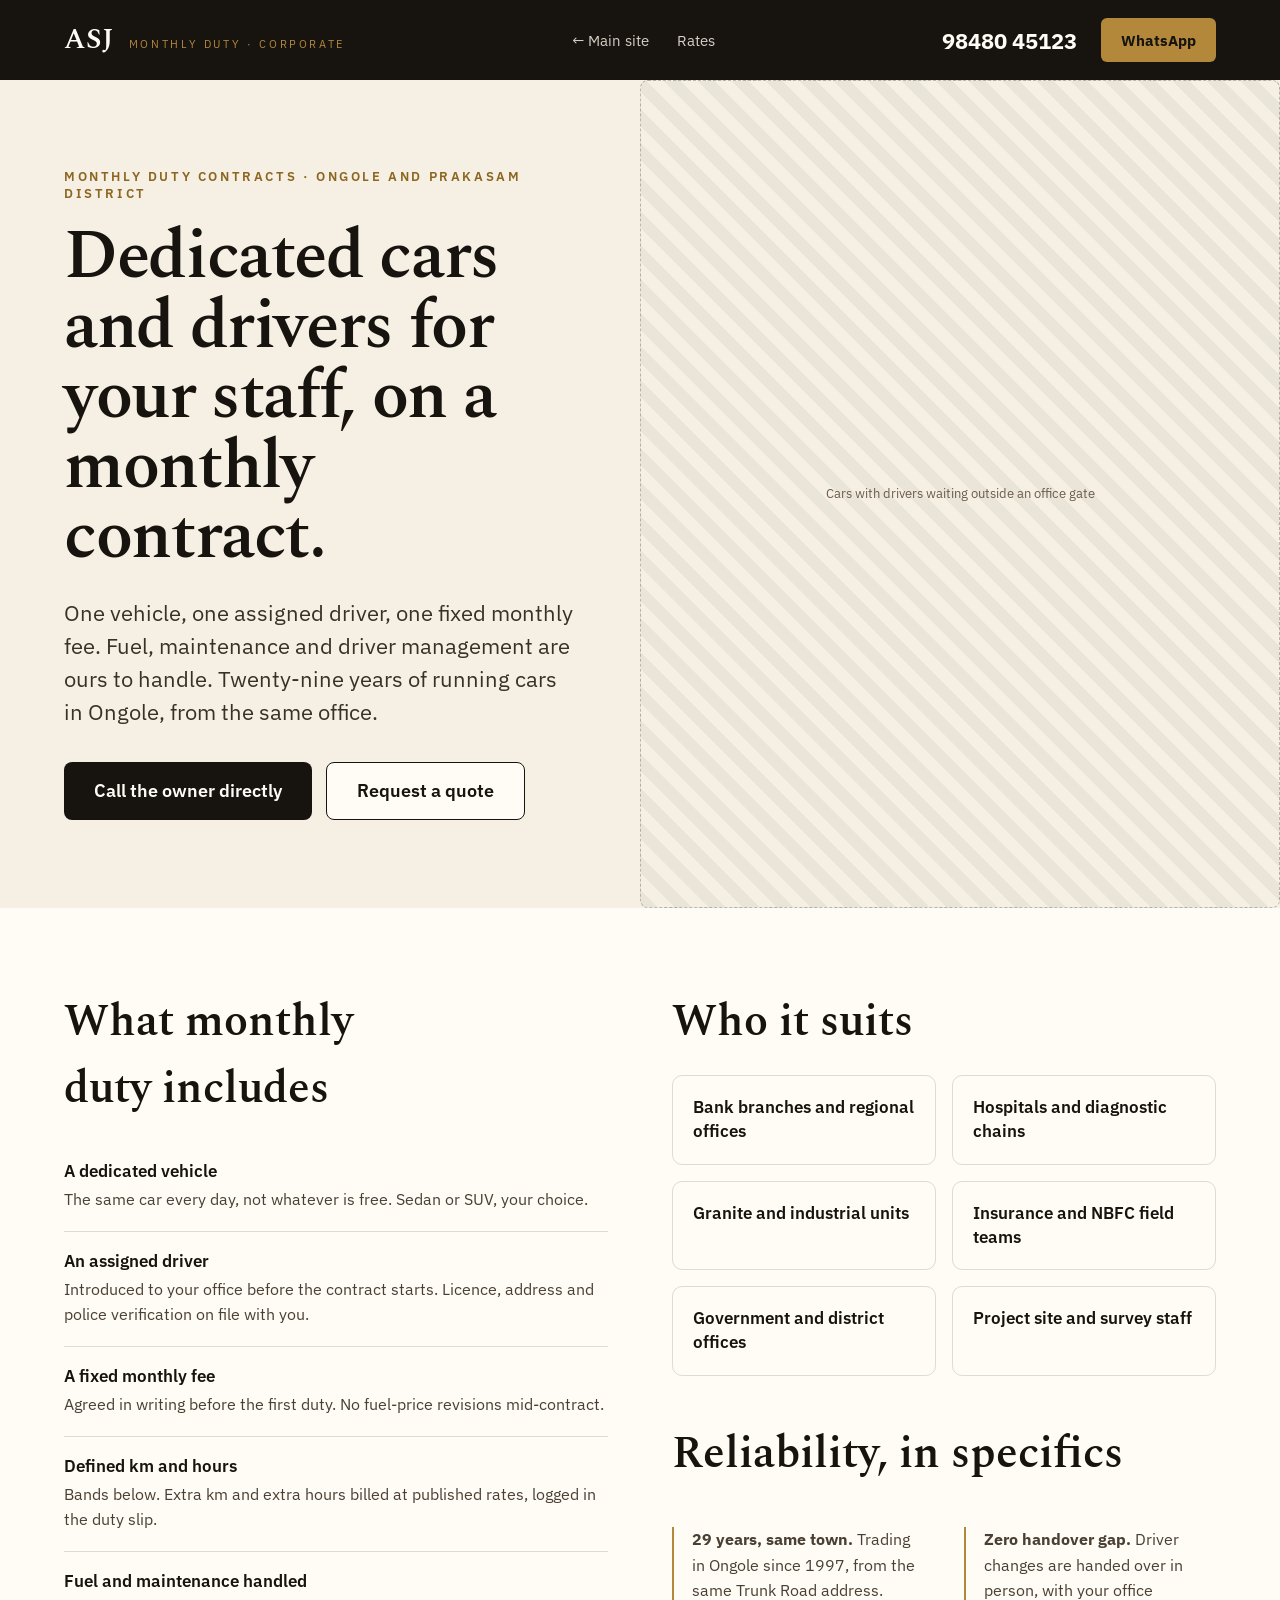
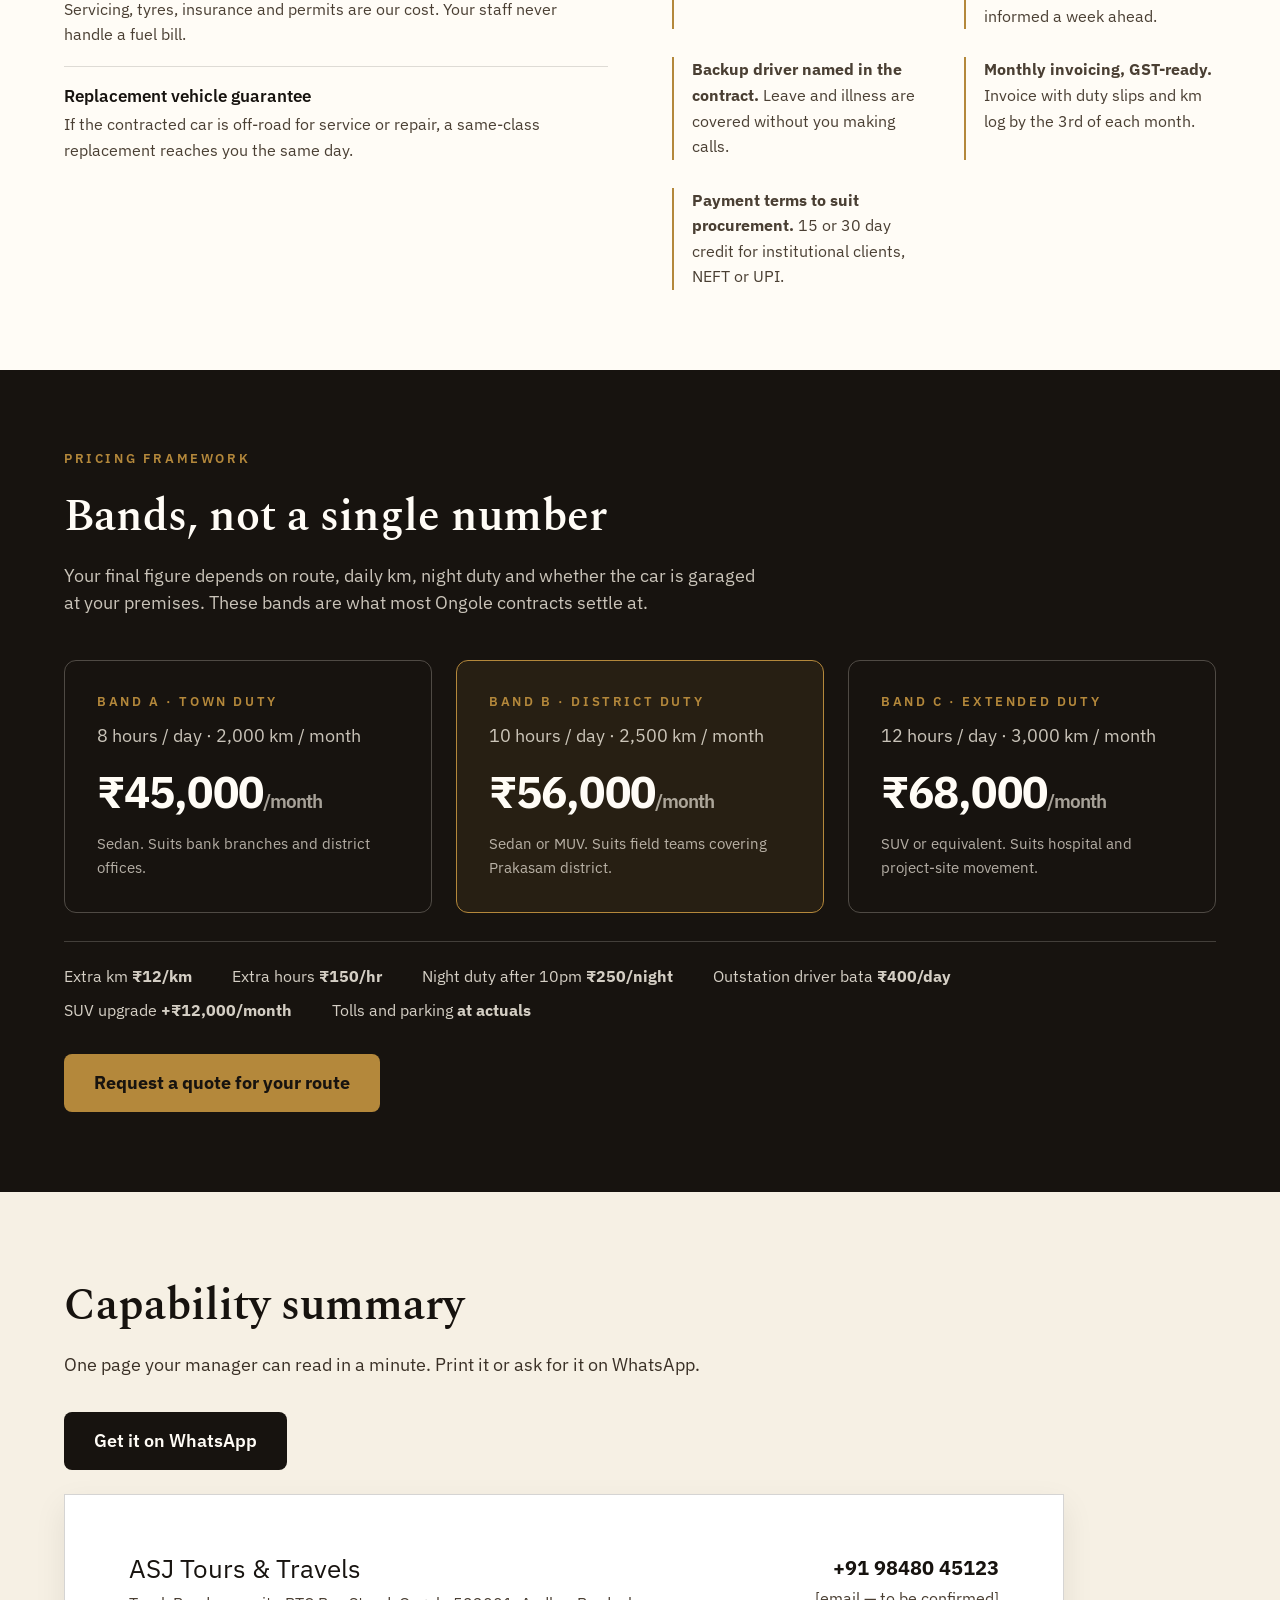
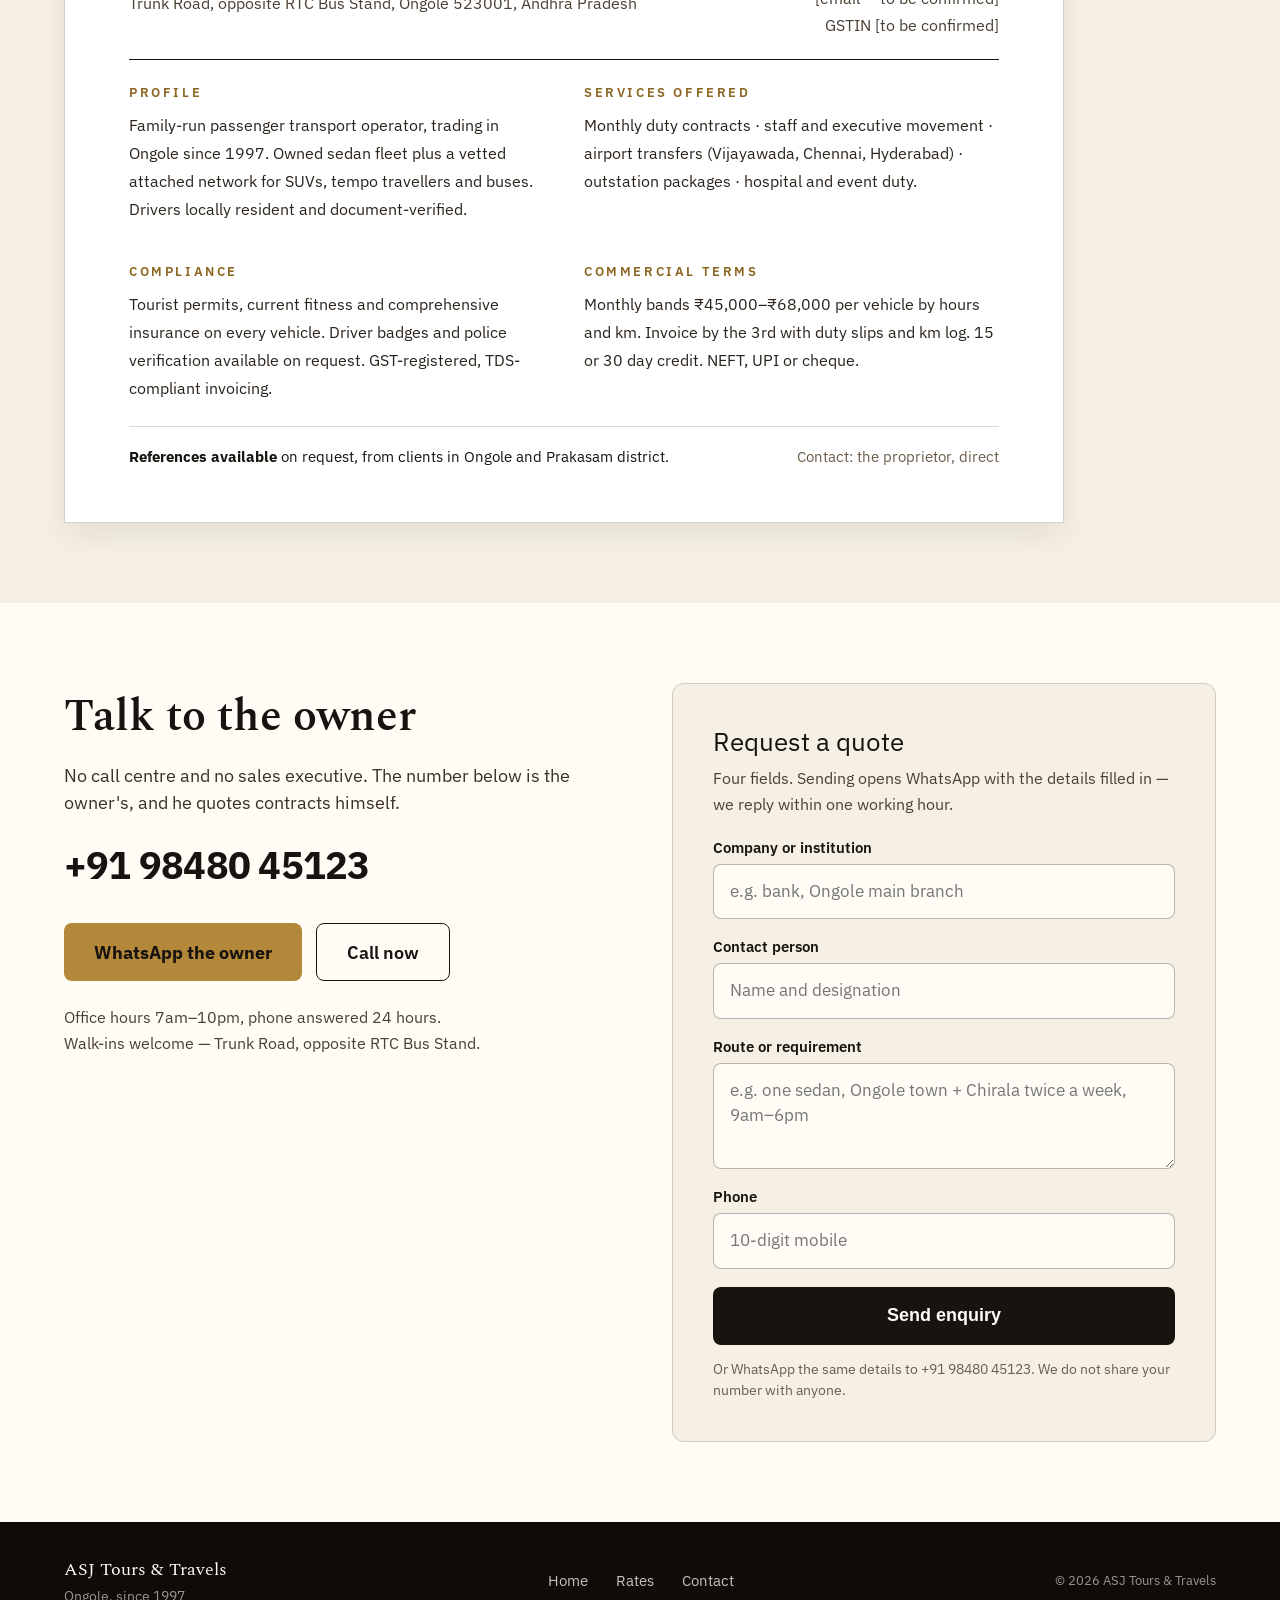
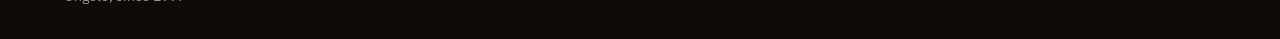
==== corporate.html @ 63612388 "feat: ASJ Tours & Travels static site Three-page static site: home, published rate card, monthly dut" ====
<!DOCTYPE html>
<html lang="en">
<head>
<meta charset="utf-8">
<meta name="viewport" content="width=device-width, initial-scale=1">
<title>Monthly duty contracts — ASJ Tours &amp; Travels, Ongole</title>
<meta name="description" content="Dedicated cars and drivers on monthly contract for offices, banks, hospitals and industrial units in Ongole and Prakasam district.">
<meta name="color-scheme" content="light">
<!-- TODO(owner): add og:image once a real photo exists (1200x630, under 300 KB). -->
<meta property="og:type" content="website">
<meta property="og:title" content="Monthly duty contracts — ASJ Tours &amp; Travels, Ongole">
<meta property="og:description" content="Dedicated car, assigned driver, fixed monthly fee. Fuel and maintenance ours. 29 years in Ongole. GST-ready monthly invoicing.">
<link rel="preconnect" href="https://fonts.googleapis.com">
<link rel="preconnect" href="https://fonts.gstatic.com" crossorigin>
<!-- Telugu family dropped with the language toggle; add it back with the Telugu copy. -->
<link href="https://fonts.googleapis.com/css2?family=Spectral:wght@400;600;700&family=IBM+Plex+Sans:wght@400;600;700&display=swap" rel="stylesheet">
<link rel="stylesheet" href="assets/css/site.css">
<script src="assets/js/site.js" defer></script>
</head>
<body>

<header class="site-header">
  <a class="brand" href="index.html">
    <span class="brand-name">ASJ</span>
    <span class="brand-sub">Monthly duty · corporate</span>
  </a>
  <nav class="site-nav">
    <a href="index.html">← Main site</a>
    <a href="rates.html">Rates</a>
  </nav>
  <div class="header-right">
    <a class="header-phone nums" href="tel:+919848045123">98480 45123</a>
    <a class="header-wa" href="https://wa.me/919848045123?text=Monthly%20duty%20enquiry">WhatsApp</a>
  </div>
</header>

<main>

  <section class="hero">
    <div class="hero-copy">
      <div class="kicker">Monthly duty contracts · Ongole and Prakasam district</div>
      <h1 class="hero-head">Dedicated cars and drivers for your staff, on a monthly contract.</h1>
      <p class="lede">One vehicle, one assigned driver, one fixed monthly fee. Fuel, maintenance and driver management are ours to handle. Twenty-nine years of running cars in Ongole, from the same office.</p>
      <div class="btn-row">
        <a class="btn btn-ink" href="tel:+919848045123">Call the owner directly</a>
        <a class="btn btn-outline" href="#quote">Request a quote</a>
      </div>
    </div>
    <div class="img-slot img-hero rounded">Cars with drivers waiting outside an office gate</div>
  </section>

  <section class="wrap two-col">
    <div>
      <h2 class="h-section">What monthly duty includes</h2>
      <div style="margin-top:20px">
        <div class="spec-row">
          <b>A dedicated vehicle</b>
          <span>The same car every day, not whatever is free. Sedan or SUV, your choice.</span>
        </div>
        <div class="spec-row">
          <b>An assigned driver</b>
          <span>Introduced to your office before the contract starts. Licence, address and police verification on file with you.</span>
        </div>
        <div class="spec-row">
          <b>A fixed monthly fee</b>
          <span>Agreed in writing before the first duty. No fuel-price revisions mid-contract.</span>
        </div>
        <div class="spec-row">
          <b>Defined km and hours</b>
          <span>Bands below. Extra km and extra hours billed at published rates, logged in the duty slip.</span>
        </div>
        <div class="spec-row">
          <b>Fuel and maintenance handled</b>
          <span>Servicing, tyres, insurance and permits are our cost. Your staff never handle a fuel bill.</span>
        </div>
        <div class="spec-row">
          <b>Replacement vehicle guarantee</b>
          <span>If the contracted car is off-road for service or repair, a same-class replacement reaches you the same day.</span>
        </div>
      </div>
    </div>
    <div>
      <h2 class="h-section">Who it suits</h2>
      <div class="tile-grid">
        <div class="tile">Bank branches and regional offices</div>
        <div class="tile">Hospitals and diagnostic chains</div>
        <div class="tile">Granite and industrial units</div>
        <div class="tile">Insurance and NBFC field teams</div>
        <div class="tile">Government and district offices</div>
        <div class="tile">Project site and survey staff</div>
      </div>

      <h2 class="h-section" style="margin-top:44px">Reliability, in specifics</h2>
      <div class="reasons">
        <div class="reason"><span class="reason-text"><strong>29 years, same town.</strong> Trading in Ongole since 1997, from the same Trunk Road address.</span></div>
        <div class="reason"><span class="reason-text"><strong>Zero handover gap.</strong> Driver changes are handed over in person, with your office informed a week ahead.</span></div>
        <div class="reason"><span class="reason-text"><strong>Backup driver named in the contract.</strong> Leave and illness are covered without you making calls.</span></div>
        <div class="reason"><span class="reason-text"><strong>Monthly invoicing, GST-ready.</strong> Invoice with duty slips and km log by the 3rd of each month.</span></div>
        <div class="reason"><span class="reason-text"><strong>Payment terms to suit procurement.</strong> 15 or 30 day credit for institutional clients, NEFT or UPI.</span></div>
      </div>
    </div>
  </section>

  <!-- TODO(owner): confirm these three bands are prices you will honour. See CONTENT.md. -->
  <section class="wrap on-ink">
    <div class="kicker">Pricing framework</div>
    <h2 class="h-section" style="margin-top:16px">Bands, not a single number</h2>
    <p class="lede" style="color:rgba(246,240,228,.8); max-width:64ch">Your final figure depends on route, daily km, night duty and whether the car is garaged at your premises. These bands are what most Ongole contracts settle at.</p>
    <div class="card-list band-grid">
      <div class="band">
        <div class="kicker">Band A · town duty</div>
        <div class="band-hours">8 hours / day · 2,000 km / month</div>
        <div class="band-price nums">₹45,000<span>/month</span></div>
        <div class="band-note">Sedan. Suits bank branches and district offices.</div>
      </div>
      <div class="band band-featured">
        <div class="kicker">Band B · district duty</div>
        <div class="band-hours">10 hours / day · 2,500 km / month</div>
        <div class="band-price nums">₹56,000<span>/month</span></div>
        <div class="band-note">Sedan or MUV. Suits field teams covering Prakasam district.</div>
      </div>
      <div class="band">
        <div class="kicker">Band C · extended duty</div>
        <div class="band-hours">12 hours / day · 3,000 km / month</div>
        <div class="band-price nums">₹68,000<span>/month</span></div>
        <div class="band-note">SUV or equivalent. Suits hospital and project-site movement.</div>
      </div>
    </div>
    <div class="extras">
      <div>Extra km <strong>₹12/km</strong></div>
      <div>Extra hours <strong>₹150/hr</strong></div>
      <div>Night duty after 10pm <strong>₹250/night</strong></div>
      <div>Outstation driver bata <strong>₹400/day</strong></div>
      <div>SUV upgrade <strong>+₹12,000/month</strong></div>
      <div>Tolls and parking <strong>at actuals</strong></div>
    </div>
    <div class="btn-row"><a class="btn btn-brass" href="#quote">Request a quote for your route</a></div>
  </section>

  <section class="wrap on-cream">
    <h2 class="h-section">Capability summary</h2>
    <p class="lede">One page your manager can read in a minute. Print it or ask for it on WhatsApp.</p>
    <!-- TODO(owner): re-enable the print button once GSTIN and email are real (C8).
         Handing a procurement team a sheet that says "[to be confirmed]" is worse than handing nothing. -->
    <div class="btn-row no-print">
      <a class="btn btn-ink" href="https://wa.me/919848045123?text=Please%20send%20the%20ASJ%20capability%20summary">Get it on WhatsApp</a>
    </div>

    <!-- TODO(owner): GSTIN, email and vehicle/driver counts must be real before this page goes live. -->
    <div class="summary-sheet">
      <div class="summary-head">
        <div>
          <div class="h-card" style="font-size:26px">ASJ Tours &amp; Travels</div>
          <div class="body-text" style="margin-top:6px">Trunk Road, opposite RTC Bus Stand, Ongole 523001, Andhra Pradesh</div>
        </div>
        <div class="right body-text" style="line-height:1.7">
          <div class="nums" style="font-size:20px; font-weight:700; color:var(--ink)">+91 98480 45123</div>
          <div>[email — to be confirmed]</div>
          <div>GSTIN [to be confirmed]</div>
        </div>
      </div>
      <div class="summary-grid">
        <div>
          <div class="kicker">Profile</div>
          <p>Family-run passenger transport operator, trading in Ongole since 1997. Owned sedan fleet plus a vetted attached network for SUVs, tempo travellers and buses. Drivers locally resident and document-verified.</p>
        </div>
        <div>
          <div class="kicker">Services offered</div>
          <p>Monthly duty contracts · staff and executive movement · airport transfers (Vijayawada, Chennai, Hyderabad) · outstation packages · hospital and event duty.</p>
        </div>
        <div>
          <div class="kicker">Compliance</div>
          <p>Tourist permits, current fitness and comprehensive insurance on every vehicle. Driver badges and police verification available on request. GST-registered, TDS-compliant invoicing.</p>
        </div>
        <div>
          <div class="kicker">Commercial terms</div>
          <p>Monthly bands ₹45,000–₹68,000 per vehicle by hours and km. Invoice by the 3rd with duty slips and km log. 15 or 30 day credit. NEFT, UPI or cheque.</p>
        </div>
      </div>
      <div class="summary-foot">
        <div><strong>References available</strong> on request, from clients in Ongole and Prakasam district.</div>
        <div style="color:var(--faint)">Contact: the proprietor, direct</div>
      </div>
    </div>
  </section>

  <section class="wrap two-col" id="quote">
    <div>
      <h2 class="h-section">Talk to the owner</h2>
      <p class="lede" style="max-width:48ch">No call centre and no sales executive. The number below is the owner's, and he quotes contracts himself.</p>
      <a class="big-phone" href="tel:+919848045123" style="color:var(--ink); font-size:38px; margin-top:24px">+91 98480 45123</a>
      <div class="btn-row">
        <a class="btn btn-brass" href="https://wa.me/919848045123?text=Monthly%20duty%20enquiry%20for%20our%20office">WhatsApp the owner</a>
        <a class="btn btn-outline" href="tel:+919848045123">Call now</a>
      </div>
      <p class="body-text" style="margin-top:24px">Office hours 7am–10pm, phone answered 24 hours.<br>Walk-ins welcome — Trunk Road, opposite RTC Bus Stand.</p>
    </div>

    <div class="form-box no-print">
      <div class="h-card" style="font-size:26px">Request a quote</div>
      <p class="body-text" style="margin:8px 0 20px">Four fields. Sending opens WhatsApp with the details filled in — we reply within one working hour.</p>
      <form id="quote-form" novalidate>
        <label class="field">
          <span>Company or institution</span>
          <input name="company" type="text" placeholder="e.g. bank, Ongole main branch" autocomplete="organization">
        </label>
        <label class="field">
          <span>Contact person</span>
          <input name="contact" type="text" placeholder="Name and designation" autocomplete="name">
        </label>
        <label class="field">
          <span>Route or requirement</span>
          <textarea name="route" rows="3" placeholder="e.g. one sedan, Ongole town + Chirala twice a week, 9am–6pm"></textarea>
        </label>
        <label class="field">
          <span>Phone</span>
          <input name="phone" type="tel" inputmode="tel" placeholder="10-digit mobile" autocomplete="tel">
        </label>
        <div class="form-error" id="form-error" role="alert" hidden></div>
        <button class="btn btn-ink" type="submit" style="width:100%">Send enquiry</button>
        <div class="form-note">Or WhatsApp the same details to +91 98480 45123. We do not share your number with anyone.</div>
      </form>
    </div>
  </section>

</main>

<footer class="site-footer">
  <div>
    <span class="footer-brand">ASJ Tours &amp; Travels</span>
    <div style="font-size:14px; margin-top:4px">Ongole, since 1997</div>
  </div>
  <nav class="footer-links">
    <a href="index.html">Home</a>
    <a href="rates.html">Rates</a>
    <a href="index.html#contact">Contact</a>
  </nav>
  <div style="font-size:13px">© 2026 ASJ Tours &amp; Travels</div>
</footer>

<div class="sticky-bar">
  <a class="sticky-call" href="tel:+919848045123">Call</a>
  <a class="sticky-wa" href="https://wa.me/919848045123?text=Monthly%20duty%20enquiry">WhatsApp</a>
</div>

</body>
</html>
---- assets/css/site.css ----
/* ASJ Tours & Travels — implements the Claude Design artboards 1a–1e.
   Mobile-first. Desktop layout kicks in at 1000px. */

:root {
  color-scheme: light;
  --ink: #17130F;
  --ink-2: #2A231C;
  --ink-deep: #0E0B09;
  --brass: #B4883B;
  --brass-ink: #8C6520;
  --cream: #E4DED1;
  --cream-2: #F6F0E4;
  --paper: #FFFCF6;
  --body: #3A3026;
  --muted: #4A3F33;
  --faint: #6B5C4A;
  --line: rgba(23, 19, 15, .14);
  --line-light: rgba(246, 240, 228, .28);
  --serif: 'Spectral', Georgia, serif;
  --sans: 'IBM Plex Sans', system-ui, sans-serif;
  --telugu: 'Noto Sans Telugu', 'IBM Plex Sans', sans-serif;
  --pad: 20px;
}

* { box-sizing: border-box; }

html { scroll-behavior: smooth; }

body {
  margin: 0;
  background: var(--paper);
  font-family: var(--sans);
  color: var(--ink);
  font-size: 16px;
  -webkit-font-smoothing: antialiased;
}

/* Telugu strings run ~1.3x longer — swap the face, never fix a height. */
/* Dormant: the Telugu toggle was removed (D11) and the Telugu font is no longer loaded.
   These rules stay so the toggle can come back with the copy. */
html[lang="te"] body { font-family: var(--telugu); }
html[lang="te"] h1, html[lang="te"] h2, html[lang="te"] h3 { font-family: var(--telugu); }

a { color: var(--brass-ink); text-decoration: none; }
a:hover { color: var(--brass); }
a:focus-visible, button:focus-visible, input:focus-visible, textarea:focus-visible {
  outline: 3px solid var(--brass);
  outline-offset: 2px;
}

h1, h2, h3 { font-family: var(--serif); font-weight: 600; margin: 0; text-wrap: pretty; }
p { margin: 0; }
img { max-width: 100%; display: block; }

.wrap { padding: 32px var(--pad); }
.wrap-tight { padding: 26px var(--pad); }
.on-cream { background: var(--cream-2); }
.on-ink { background: var(--ink); color: var(--paper); }
.on-ink h2, .on-ink h3 { color: var(--paper); }
.nums { font-variant-numeric: tabular-nums; }

.kicker {
  font-size: 12px;
  letter-spacing: .16em;
  text-transform: uppercase;
  color: var(--brass-ink);
  font-weight: 600;
}
.on-ink .kicker { color: var(--brass); }

.h-section { font-size: 26px; }
.h-card { font-size: 20px; }
.lede { font-size: 17px; line-height: 1.5; color: var(--body); margin-top: 12px; }
.body-text { font-size: 15px; line-height: 1.55; color: var(--muted); }

/* ---------- buttons ---------- */
.btn {
  display: flex;
  align-items: center;
  justify-content: center;
  min-height: 54px;
  padding: 0 24px;
  border-radius: 8px;
  font-size: 17px;
  font-weight: 600;
  border: 0;
  cursor: pointer;
  text-align: center;
  line-height: 1.3;
}
.btn-ink { background: var(--ink); color: var(--paper); }
.btn-ink:hover { background: var(--ink-2); color: var(--paper); }
.btn-brass { background: var(--brass); color: var(--ink); font-weight: 700; }
.btn-brass:hover { color: var(--ink); filter: brightness(1.06); }
.btn-outline { background: var(--paper); color: var(--ink); border: 1.5px solid var(--ink); }
.btn-outline:hover { color: var(--ink); }
.on-ink .btn-outline { background: transparent; color: var(--paper); border-color: rgba(246, 240, 228, .5); }
.btn-row { display: flex; flex-direction: column; gap: 10px; margin-top: 20px; }
.link-more {
  display: inline-block;
  font-size: 15px;
  font-weight: 600;
  border-bottom: 1px solid var(--brass);
  padding-bottom: 2px;
}

/* ---------- header ---------- */
.site-header {
  display: flex;
  align-items: center;
  justify-content: space-between;
  gap: 8px;
  padding: 12px 16px;
  background: var(--ink);
}
.brand { display: flex; flex-direction: column; }
.brand-name {
  font-family: var(--serif);
  font-size: 21px;
  font-weight: 600;
  color: var(--paper);
  letter-spacing: .02em;
  line-height: 1;
}
.brand-sub {
  font-size: 9px;
  letter-spacing: .22em;
  color: var(--brass);
  text-transform: uppercase;
}
.header-right { display: flex; align-items: center; gap: 8px; }
.site-nav { display: none; }
.header-phone {
  display: flex;
  align-items: center;
  min-height: 44px;
  padding: 0 12px;
  background: var(--brass);
  color: var(--ink);
  font-weight: 700;
  font-size: 14px;
  border-radius: 6px;
}
.header-phone:hover { color: var(--ink); }

.lang {
  display: flex;
  border: 1px solid var(--line-light);
  border-radius: 6px;
  overflow: hidden;
}
.lang button {
  min-height: 40px;
  padding: 0 10px;
  border: 0;
  cursor: pointer;
  font-size: 12px;
  font-weight: 600;
  background: transparent;
  color: var(--cream-2);
}
.lang button[data-lang="te"] { font-family: var(--telugu); }
.lang button[aria-pressed="true"] { background: var(--brass); color: var(--ink); }

/* ---------- image slots (replace with real photos, see CONTENT.md) ---------- */
.img-slot {
  display: flex;
  align-items: center;
  justify-content: center;
  padding: 16px;
  text-align: center;
  font-size: 13px;
  line-height: 1.45;
  color: var(--faint);
  background:
    repeating-linear-gradient(45deg, rgba(23, 19, 15, .05) 0 12px, transparent 12px 24px),
    var(--cream-2);
  border: 1px dashed rgba(23, 19, 15, .25);
}
.img-slot.rounded { border-radius: 8px; }
.img-hero { height: 300px; }
.img-fleet { height: 190px; }
.img-map { height: 180px; }

/* ---------- hero ---------- */
.hero-copy { padding: 22px var(--pad) 24px; background: var(--cream-2); }
.hero-head { font-size: 36px; line-height: 1.1; margin-top: 10px; letter-spacing: -.015em; }

/* ---------- trust strip ---------- */
.trust {
  background: var(--ink);
  color: var(--cream-2);
  padding: 16px var(--pad);
  display: flex;
  flex-wrap: wrap;
  gap: 8px 16px;
  font-size: 13px;
  font-weight: 600;
}
.trust .dot { color: var(--brass); }

/* ---------- cards ---------- */
.card-list { display: flex; flex-direction: column; gap: 12px; margin-top: 18px; }
.card {
  border: 1px solid var(--line);
  border-radius: 10px;
  padding: 18px;
  background: var(--paper);
}
.card-emphasis { border: 1.5px solid var(--ink); background: var(--cream-2); }
.card p { margin: 6px 0 12px; }

/* ---------- rate table ---------- */
.rate-grid {
  display: grid;
  grid-template-columns: 1fr auto auto;
  font-variant-numeric: tabular-nums;
}
.rate-grid .col-km { display: none; }
.rate-head {
  font-size: 11px;
  letter-spacing: .12em;
  text-transform: uppercase;
  color: var(--brass);
  font-weight: 700;
  padding-bottom: 8px;
  border-bottom: 1px solid rgba(246, 240, 228, .28);
}
.rate-head.num { text-align: right; padding-left: 14px; }
.rate-route { padding: 14px 0; border-bottom: 1px solid rgba(246, 240, 228, .14); }
.rate-route-name { font-size: 16px; font-weight: 600; line-height: 1.3; }
.rate-route-km { font-size: 13px; color: rgba(246, 240, 228, .6); margin-top: 3px; }
.rate-price {
  padding: 14px 0 14px 14px;
  text-align: right;
  font-size: 19px;
  font-weight: 600;
  border-bottom: 1px solid rgba(246, 240, 228, .14);
  white-space: nowrap;
}
/* light variant, used on rates.html */
.rate-light .rate-head { color: var(--brass-ink); border-bottom: 1.5px solid var(--ink); }
.rate-light .rate-route,
.rate-light .rate-price { border-bottom: 1px solid rgba(23, 19, 15, .12); }
.rate-light .rate-route-km { color: var(--faint); }

.charges {
  margin-top: 12px;
  border: 1px solid var(--line);
  border-radius: 10px;
  overflow: hidden;
}
.charge-row {
  display: flex;
  justify-content: space-between;
  gap: 14px;
  padding: 14px 16px;
  border-bottom: 1px solid rgba(23, 19, 15, .1);
  background: var(--paper);
}
.charge-row:last-child { border-bottom: 0; }
.charge-row .label { font-size: 15px; color: var(--body); line-height: 1.4; }
.charge-row .value { font-size: 16px; font-weight: 600; white-space: nowrap; font-variant-numeric: tabular-nums; }

.note {
  margin-top: 16px;
  padding: 16px;
  background: var(--cream-2);
  border-left: 3px solid var(--brass);
}
.note div { font-size: 15px; line-height: 1.6; color: var(--body); }
.note div + div { margin-top: 8px; }
.on-ink .note { background: rgba(246, 240, 228, .06); }
.on-ink .note div { color: rgba(246, 240, 228, .9); }

/* ---------- why / reliability ---------- */
.owner { display: flex; gap: 14px; align-items: flex-start; margin-top: 18px; }
.owner .img-slot { width: 104px; height: 128px; flex: none; }
.reasons { display: flex; flex-direction: column; gap: 14px; margin-top: 22px; }
.reason { padding-left: 14px; border-left: 2px solid var(--brass); }
.reason-title { font-size: 16px; font-weight: 600; }
.reason-text { font-size: 15px; color: var(--muted); line-height: 1.5; margin-top: 3px; }

/* ---------- testimonials ---------- */
.quote {
  background: var(--paper);
  border: 1px solid var(--line);
  border-radius: 10px;
  padding: 18px;
}
.quote p { font-family: var(--serif); font-size: 18px; line-height: 1.45; color: var(--ink); }
html[lang="te"] .quote p { font-family: var(--telugu); }
.quote cite { display: block; font-size: 14px; color: var(--muted); margin-top: 12px; font-style: normal; }

/* ---------- coverage ---------- */
.dist-row {
  display: flex;
  justify-content: space-between;
  gap: 16px;
  padding: 13px 0;
  border-bottom: 1px solid var(--line);
  font-size: 16px;
}
.dist-row:last-child { border-bottom: 0; }
.dist-row b { font-weight: 600; }

/* ---------- FAQ ---------- */
.faq-item { border-bottom: 1px solid var(--line); }
.faq-q {
  width: 100%;
  min-height: 56px;
  display: flex;
  align-items: center;
  justify-content: space-between;
  gap: 14px;
  background: none;
  border: 0;
  padding: 14px 0;
  text-align: left;
  cursor: pointer;
  color: var(--ink);
  font-size: 16px;
  font-weight: 600;
  line-height: 1.35;
  font-family: inherit;
}
.faq-sign { font-size: 22px; color: var(--brass); font-weight: 400; flex: none; }
.faq-a {
  font-size: 15px;
  line-height: 1.6;
  color: var(--body);
  margin: 0 0 16px;
  padding-right: 20px;
}
.faq-a[hidden] { display: none; }

/* ---------- contact + footer ---------- */
.big-phone {
  display: block;
  font-size: 30px;
  font-weight: 700;
  color: var(--paper);
  font-variant-numeric: tabular-nums;
  letter-spacing: -.01em;
}
.big-phone:hover { color: var(--brass); }
.contact-lines { font-size: 15px; color: rgba(246, 240, 228, .75); margin-top: 6px; line-height: 1.6; }

.site-footer {
  padding: 24px var(--pad) 22px;
  background: var(--ink-deep);
  color: rgba(246, 240, 228, .6);
}
.site-footer a { color: rgba(246, 240, 228, .8); }
.footer-brand { font-family: var(--serif); font-size: 18px; color: var(--paper); }
.footer-links { display: flex; flex-wrap: wrap; gap: 6px 16px; margin-top: 14px; font-size: 14px; }

/* ---------- sticky bar ---------- */
.sticky-bar {
  position: sticky;
  bottom: 0;
  z-index: 20;
  display: grid;
  grid-template-columns: 1fr 1fr;
  gap: 1px;
  background: rgba(23, 19, 15, .2);
  border-top: 1px solid rgba(23, 19, 15, .2);
}
.sticky-bar a {
  display: flex;
  align-items: center;
  justify-content: center;
  min-height: 58px;
  font-size: 17px;
  font-weight: 600;
}
.sticky-call { background: var(--ink); color: var(--paper); }
.sticky-call:hover { color: var(--paper); }
.sticky-wa { background: var(--brass); color: var(--ink); font-weight: 700; }
.sticky-wa:hover { color: var(--ink); }

/* ---------- forms (corporate) ---------- */
.form-box {
  background: var(--cream-2);
  border: 1px solid rgba(23, 19, 15, .16);
  border-radius: 12px;
  padding: 24px;
}
.field { display: flex; flex-direction: column; gap: 7px; margin-bottom: 18px; }
.field span { font-size: 15px; font-weight: 600; }
.field input, .field textarea {
  min-height: 52px;
  padding: 14px 16px;
  font-size: 17px;
  font-family: inherit;
  line-height: 1.5;
  border: 1.5px solid rgba(23, 19, 15, .3);
  border-radius: 8px;
  background: var(--paper);
  color: var(--ink);
}
.field textarea { resize: vertical; }
.field input:focus, .field textarea:focus { border-color: var(--ink); }
.form-error { font-size: 15px; color: #8A2B14; font-weight: 600; margin-bottom: 14px; }
.form-error[hidden] { display: none; }
.form-note { font-size: 14px; color: var(--faint); line-height: 1.5; margin-top: 14px; }

/* ---------- corporate bands ---------- */
.band {
  border: 1px solid rgba(246, 240, 228, .25);
  border-radius: 12px;
  padding: 26px;
}
.band-featured { border: 1.5px solid var(--brass); background: rgba(180, 136, 59, .1); }
.band-hours { font-size: 18px; color: rgba(246, 240, 228, .8); margin-top: 14px; }
.band-price {
  font-size: 40px;
  font-weight: 700;
  margin-top: 16px;
  font-variant-numeric: tabular-nums;
  letter-spacing: -.02em;
}
.band-price span { font-size: 19px; font-weight: 600; color: rgba(246, 240, 228, .65); }
.band-note { font-size: 15px; color: rgba(246, 240, 228, .7); margin-top: 12px; line-height: 1.6; }
.extras {
  display: flex;
  flex-wrap: wrap;
  gap: 14px 40px;
  margin-top: 28px;
  padding-top: 24px;
  border-top: 1px solid rgba(246, 240, 228, .2);
  font-size: 16px;
  color: rgba(246, 240, 228, .85);
}

.tile-grid { display: grid; grid-template-columns: 1fr 1fr; gap: 12px; margin-top: 20px; }
.tile {
  border: 1px solid var(--line);
  border-radius: 10px;
  padding: 16px;
  font-size: 15px;
  font-weight: 600;
  line-height: 1.4;
}

.spec-row { padding: 18px 0; border-bottom: 1px solid var(--line); }
.spec-row:last-child { border-bottom: 0; }
.spec-row b { font-size: 17px; font-weight: 600; display: block; }
.spec-row span { font-size: 16px; line-height: 1.6; color: var(--muted); margin-top: 5px; display: block; }

/* ---------- capability summary (printable) ---------- */
.summary-sheet {
  margin-top: 24px;
  background: #fff;
  border: 1px solid rgba(23, 19, 15, .18);
  padding: 28px 24px;
  max-width: 1000px;
}
.summary-head {
  display: flex;
  flex-direction: column;
  gap: 12px;
  padding-bottom: 20px;
  border-bottom: 1.5px solid var(--ink);
}
.summary-grid { display: grid; gap: 24px; margin-top: 24px; }
.summary-grid p { font-size: 16px; line-height: 1.75; color: var(--ink-2); margin-top: 10px; }
.summary-foot {
  margin-top: 24px;
  padding-top: 20px;
  border-top: 1px solid rgba(23, 19, 15, .16);
  display: flex;
  flex-wrap: wrap;
  justify-content: space-between;
  gap: 16px;
  font-size: 15px;
}

/* ---------- desktop: artboard 1b / 1c ---------- */
@media (min-width: 1000px) {
  :root { --pad: 64px; }

  .wrap { padding: 80px var(--pad); }
  .wrap-tight { padding: 48px var(--pad); }
  .h-section { font-size: 44px; }
  .h-card { font-size: 26px; }
  .lede { font-size: 18px; }
  .body-text { font-size: 16px; line-height: 1.6; }
  .kicker { font-size: 13px; letter-spacing: .2em; }

  .site-header { padding: 18px var(--pad); }
  .brand { flex-direction: row; align-items: baseline; gap: 14px; }
  .brand-name { font-size: 28px; }
  .brand-sub { font-size: 11px; letter-spacing: .24em; }
  .site-nav { display: flex; align-items: center; gap: 28px; }
  .site-nav a { font-size: 15px; color: rgba(246, 240, 228, .85); }
  .site-nav a:hover { color: var(--brass); }
  .header-right { gap: 24px; }
  .header-phone {
    background: none;
    color: var(--paper);
    font-size: 22px;
    padding: 0;
    font-variant-numeric: tabular-nums;
  }
  .header-wa {
    display: flex;
    align-items: center;
    min-height: 44px;
    padding: 0 20px;
    background: var(--brass);
    color: var(--ink);
    font-weight: 700;
    font-size: 15px;
    border-radius: 6px;
  }
  .header-wa:hover { color: var(--ink); }

  .hero { display: grid; grid-template-columns: 1fr 1fr; background: var(--cream-2); }
  .hero-copy {
    padding: 88px var(--pad);
    display: flex;
    flex-direction: column;
    justify-content: center;
    order: -1;
  }
  .hero-head { font-size: 68px; line-height: 1.03; letter-spacing: -.02em; max-width: 15ch; margin-top: 20px; }
  .hero-copy .lede { font-size: 22px; max-width: 42ch; margin-top: 24px; }
  .hero .img-slot, .hero .img-hero { height: 100%; min-height: 520px; }
  .btn-row { flex-direction: row; flex-wrap: wrap; gap: 14px; margin-top: 34px; }
  .btn { min-height: 58px; padding: 0 30px; font-size: 18px; }

  .trust {
    padding: 26px var(--pad);
    display: grid;
    grid-template-columns: repeat(5, 1fr);
    gap: 24px;
    font-size: 16px;
  }
  .trust .dot { display: none; }

  .card-list { display: grid; grid-template-columns: repeat(3, 1fr); gap: 20px; margin-top: 32px; }
  .card { padding: 28px; border-radius: 12px; }
  .card-emphasis {
    grid-column: span 2;
    display: flex;
    align-items: center;
    justify-content: space-between;
    gap: 32px;
  }
  .card-emphasis .btn { white-space: nowrap; }
  .fleet-list { display: grid; grid-template-columns: repeat(3, 1fr); gap: 24px; }
  .img-fleet { height: 260px; }
  .img-map { height: 340px; }

  .two-col { display: grid; grid-template-columns: 1fr 1fr; gap: 64px; align-items: start; }
  .rate-layout { display: grid; grid-template-columns: 1fr 400px; gap: 56px; margin-top: 44px; align-items: start; }
  .rate-grid { grid-template-columns: 1fr auto auto auto; }
  .rate-grid .col-km {
    display: block;
    padding: 20px 0 20px 28px;
    text-align: right;
    font-size: 17px;
    color: rgba(246, 240, 228, .65);
    border-bottom: 1px solid rgba(246, 240, 228, .14);
    white-space: nowrap;
  }
  .rate-light .rate-grid .col-km { color: var(--faint); border-bottom: 1px solid rgba(23, 19, 15, .12); }
  .rate-route { padding: 20px 0; font-size: 19px; }
  .rate-route .rate-route-km { display: none; }
  .rate-price { padding: 20px 0 20px 40px; font-size: 24px; }

  .owner { gap: 64px; margin-top: 0; }
  .owner .img-slot { width: 420px; height: 520px; }
  .owner-body { font-family: var(--serif); font-size: 24px; line-height: 1.55; color: var(--ink-2); max-width: 58ch; }
  html[lang="te"] .owner-body { font-family: var(--telugu); }
  .reasons { display: grid; grid-template-columns: 1fr 1fr; gap: 28px 40px; margin-top: 40px; }
  .reason { padding-left: 18px; }
  .reason-title { font-size: 18px; }
  .reason-text { font-size: 16px; line-height: 1.6; }

  .quote-list { display: grid; grid-template-columns: repeat(4, 1fr); gap: 20px; }
  .quote { padding: 26px; border-radius: 12px; }
  .quote p { font-size: 19px; }

  .dist-row { padding: 18px 0; font-size: 19px; }

  .faq-q { min-height: 60px; font-size: 19px; padding: 16px 0; }
  .faq-a { font-size: 17px; line-height: 1.65; max-width: 62ch; }

  .contact { display: grid; grid-template-columns: 1fr 1fr; gap: 64px; align-items: center; }
  .big-phone { font-size: 52px; letter-spacing: -.02em; margin-top: 24px; }
  .contact-lines { font-size: 18px; line-height: 1.75; }

  .site-footer {
    padding: 34px var(--pad);
    display: flex;
    align-items: center;
    justify-content: space-between;
    gap: 32px;
    flex-wrap: wrap;
  }
  .footer-links { margin-top: 0; gap: 28px; font-size: 15px; }

  .sticky-bar { display: none; }

  .band-grid { display: grid; grid-template-columns: repeat(3, 1fr); gap: 24px; margin-top: 44px; }
  .band { padding: 32px; }
  .band-price { font-size: 44px; }
  .tile-grid { gap: 16px; }
  .tile { padding: 20px; font-size: 17px; }
  .form-box { padding: 40px; }
  .summary-sheet { padding: 56px 64px; box-shadow: 0 12px 30px rgba(23, 19, 15, .08); }
  .summary-head { flex-direction: row; align-items: flex-start; justify-content: space-between; gap: 40px; }
  .summary-head .right { text-align: right; }
  .summary-grid { grid-template-columns: 1fr 1fr; gap: 40px; }
}

/* ---------- print: the capability summary must survive a printer ---------- */
@media print {
  .site-header, .sticky-bar, .site-footer, .no-print { display: none !important; }
  body { background: #fff; }
  .summary-sheet { border: 0; box-shadow: none; padding: 0; max-width: none; }
  a { color: #000; }
}
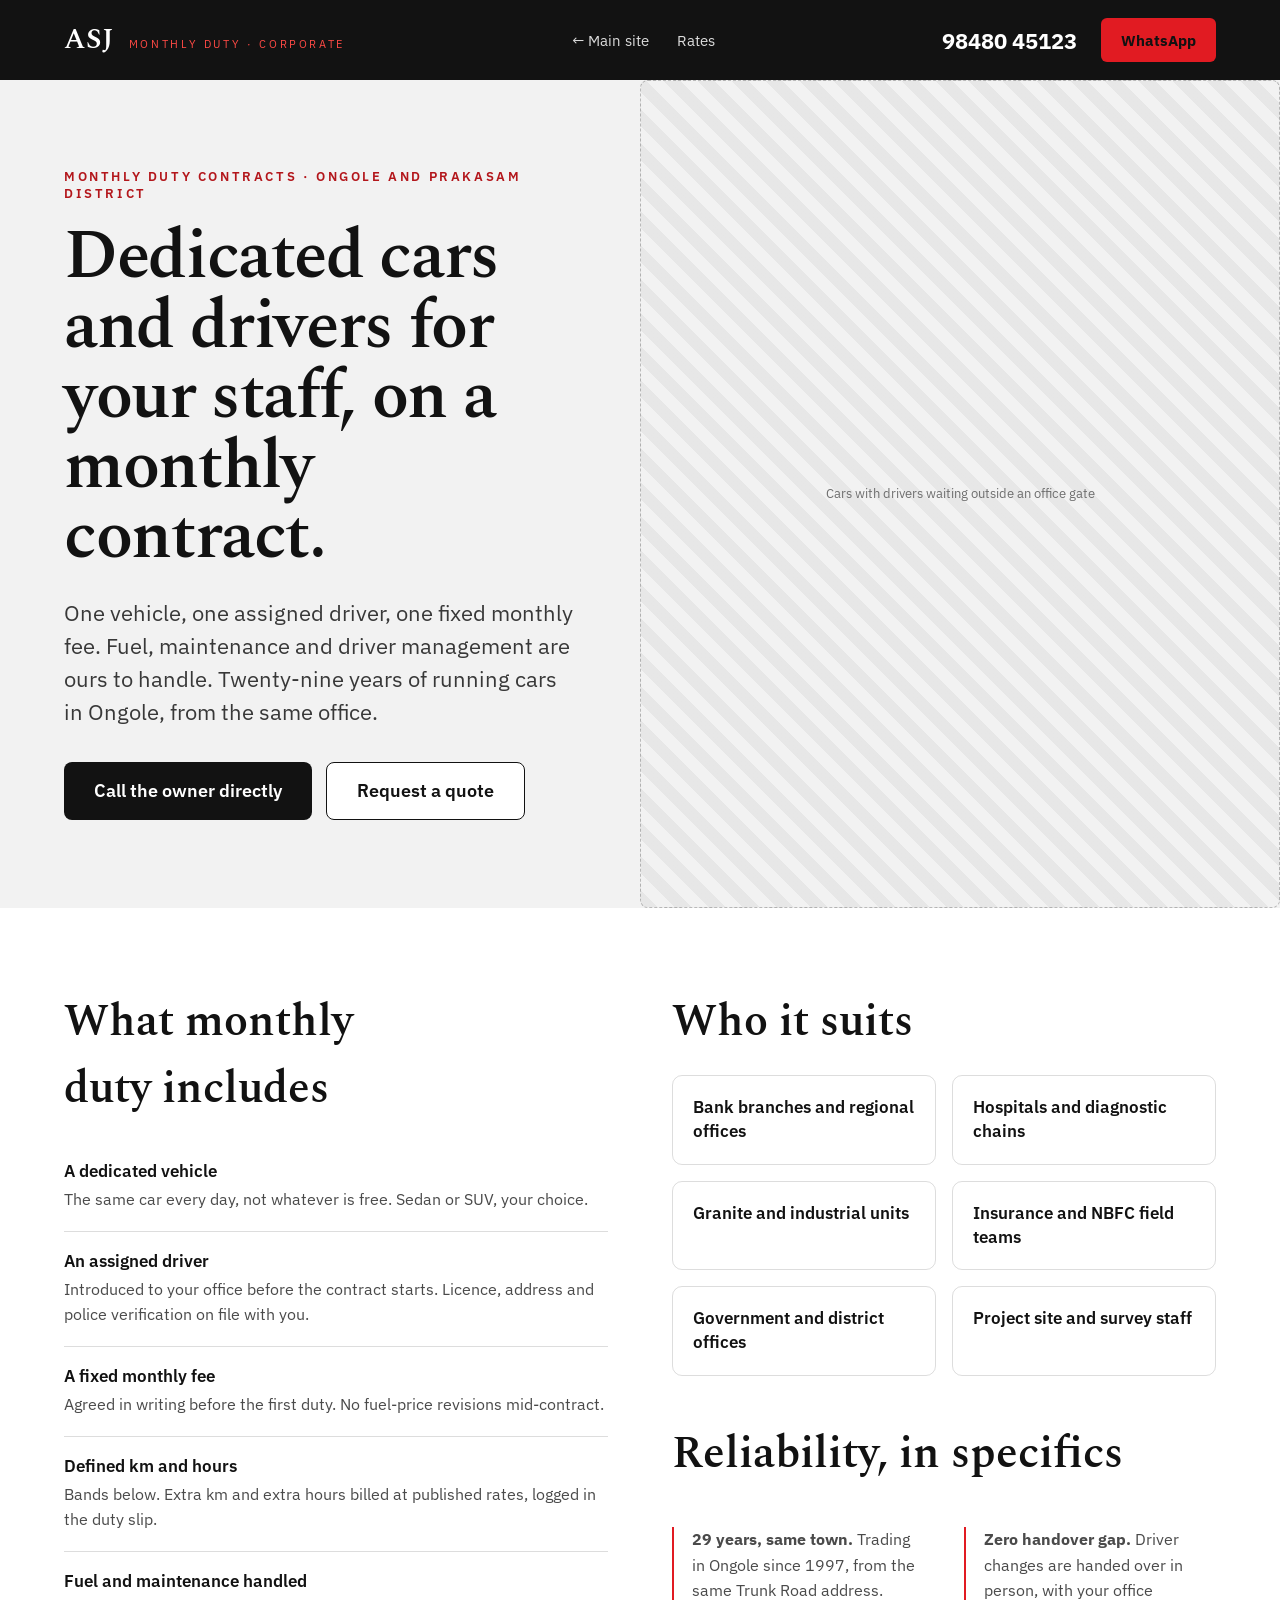
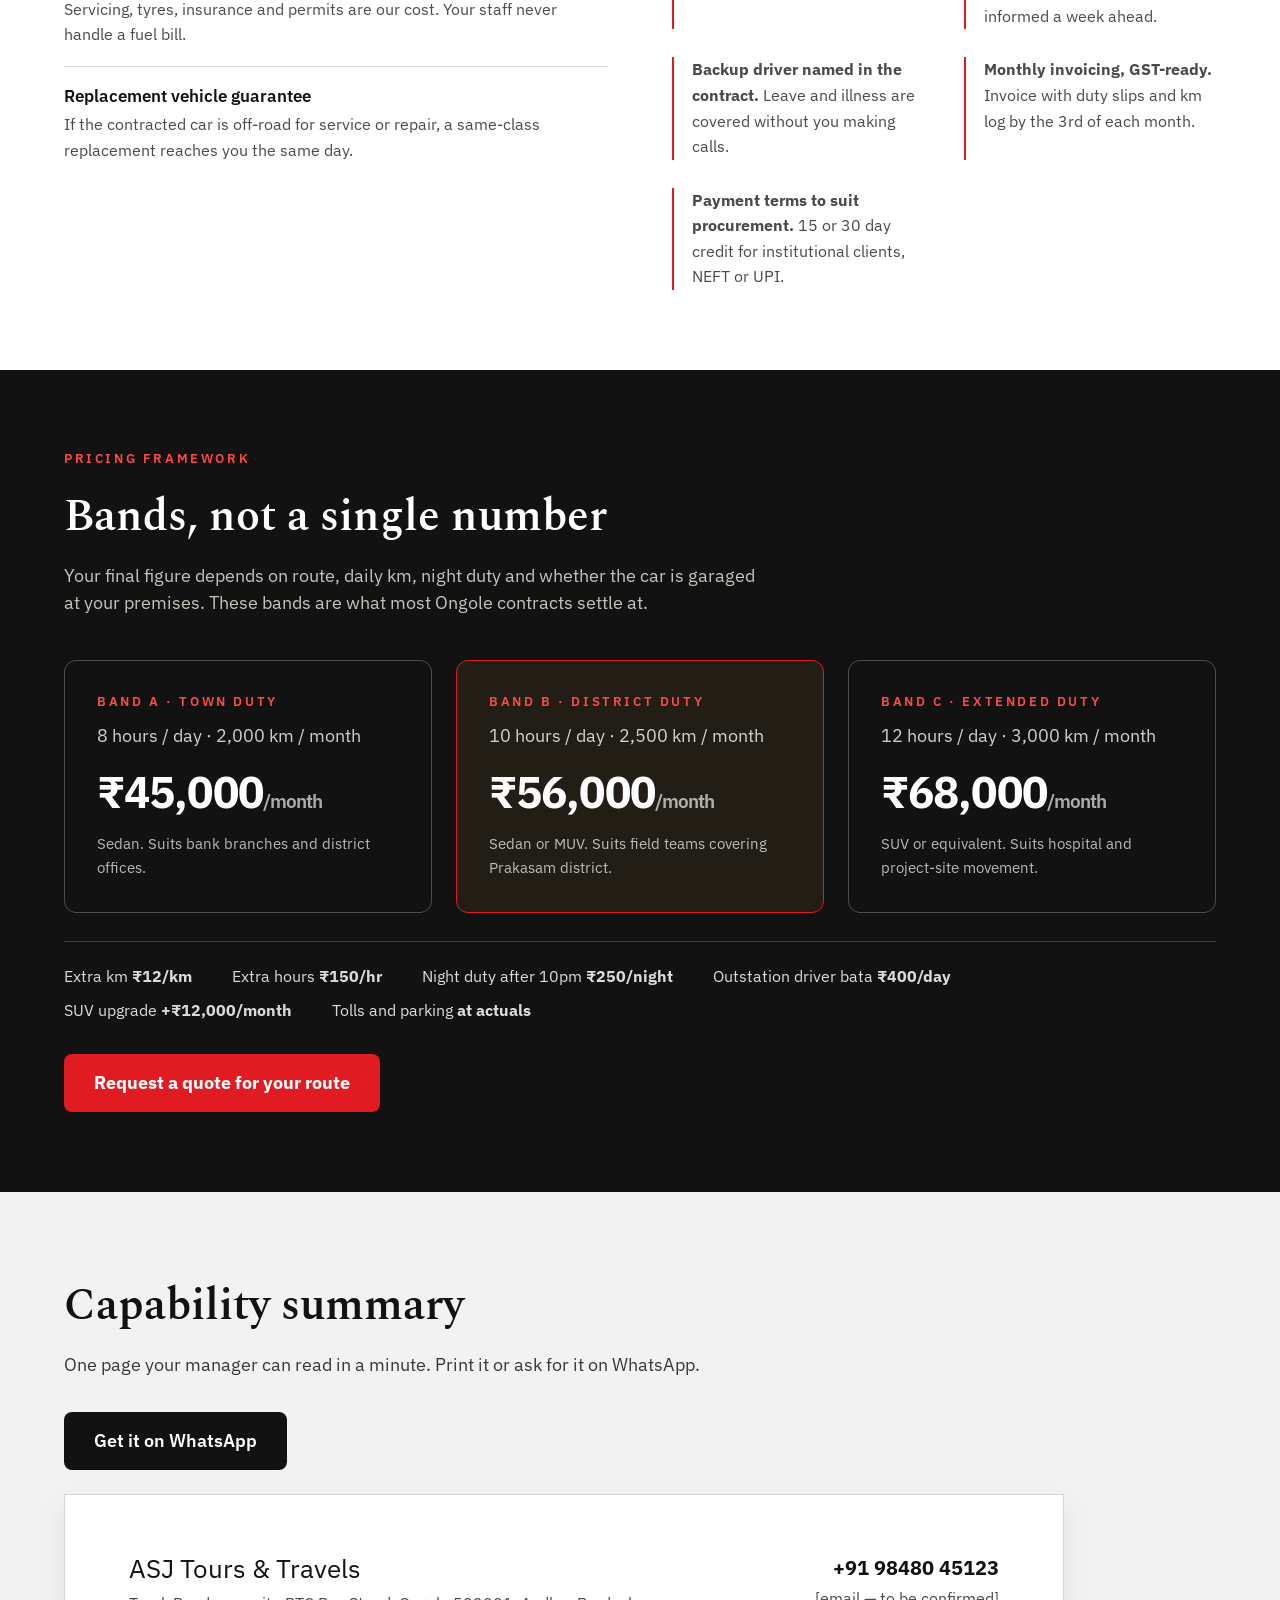
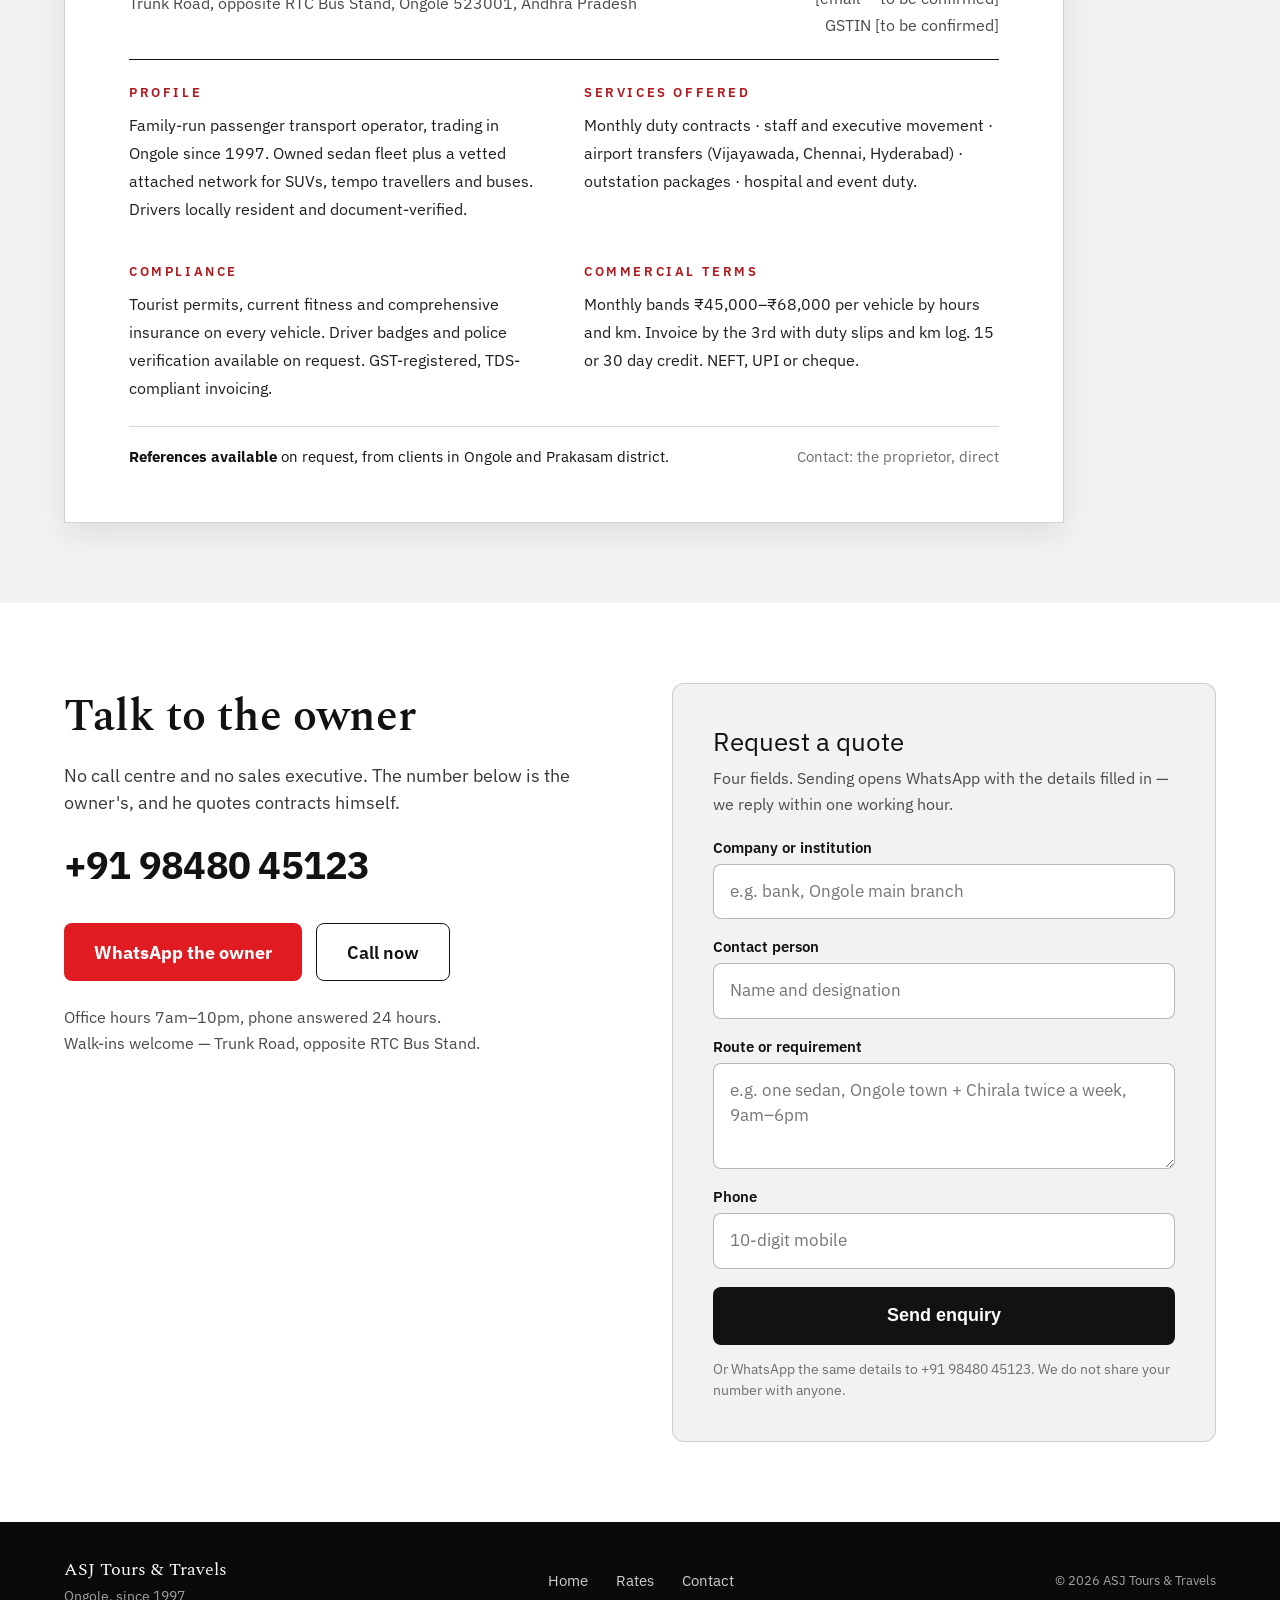
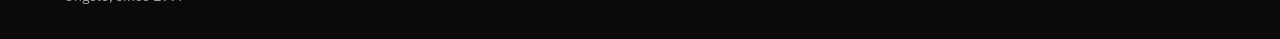
==== commit 93945d09: "style: adopt the business card palette — black, red, white Replaces the brass-and-cream scheme from " ====
--- a/corporate.html
+++ b/corporate.html
@@ -134,7 +134,7 @@
       <div>SUV upgrade <strong>+₹12,000/month</strong></div>
       <div>Tolls and parking <strong>at actuals</strong></div>
     </div>
-    <div class="btn-row"><a class="btn btn-brass" href="#quote">Request a quote for your route</a></div>
+    <div class="btn-row"><a class="btn btn-red" href="#quote">Request a quote for your route</a></div>
   </section>
 
   <section class="wrap on-cream">
@@ -190,7 +190,7 @@
       <p class="lede" style="max-width:48ch">No call centre and no sales executive. The number below is the owner's, and he quotes contracts himself.</p>
       <a class="big-phone" href="tel:+919848045123" style="color:var(--ink); font-size:38px; margin-top:24px">+91 98480 45123</a>
       <div class="btn-row">
-        <a class="btn btn-brass" href="https://wa.me/919848045123?text=Monthly%20duty%20enquiry%20for%20our%20office">WhatsApp the owner</a>
+        <a class="btn btn-red" href="https://wa.me/919848045123?text=Monthly%20duty%20enquiry%20for%20our%20office">WhatsApp the owner</a>
         <a class="btn btn-outline" href="tel:+919848045123">Call now</a>
       </div>
       <p class="body-text" style="margin-top:24px">Office hours 7am–10pm, phone answered 24 hours.<br>Walk-ins welcome — Trunk Road, opposite RTC Bus Stand.</p>
--- a/assets/css/site.css
+++ b/assets/css/site.css
@@ -1,21 +1,33 @@
-/* ASJ Tours & Travels — implements the Claude Design artboards 1a–1e.
+/* ASJ Tours & Travels — layout from the Claude Design artboards 1a–1e,
+   palette from the business card (D12): black, red, white.
    Mobile-first. Desktop layout kicks in at 1000px. */
 
 :root {
   color-scheme: light;
-  --ink: #17130F;
-  --ink-2: #2A231C;
-  --ink-deep: #0E0B09;
-  --brass: #B4883B;
-  --brass-ink: #8C6520;
-  --cream: #E4DED1;
-  --cream-2: #F6F0E4;
-  --paper: #FFFCF6;
-  --body: #3A3026;
-  --muted: #4A3F33;
-  --faint: #6B5C4A;
-  --line: rgba(23, 19, 15, .14);
-  --line-light: rgba(246, 240, 228, .28);
+
+  /* Neutral blacks — the card's ground. Not the old warm brown. */
+  --ink: #121212;
+  --ink-2: #1E1E1E;
+  --ink-deep: #0A0A0A;
+
+  /* Three reds, because one red cannot pass contrast on both grounds.
+     --red        fills and borders. White text on it: 4.8:1
+     --red-deep   red text on white or grey: 6.3:1
+     --red-bright red text on the black ground: 5.7:1  (--red there is only 4.0:1)
+     Never swap them: --red as small text on black fails WCAG AA. */
+  --red: #E11B22;
+  --red-deep: #B3161B;
+  --red-bright: #FF4A45;
+
+  /* Greys replace the old creams. Kept as --cream* so the 40 call sites still read. */
+  --cream: #E3E3E3;
+  --cream-2: #F2F2F2;
+  --paper: #FFFFFF;
+  --body: #383838;
+  --muted: #4A4A4A;
+  --faint: #6E6E6E;
+  --line: rgba(18, 18, 18, .14);
+  --line-light: rgba(255, 255, 255, .26);
   --serif: 'Spectral', Georgia, serif;
   --sans: 'IBM Plex Sans', system-ui, sans-serif;
   --telugu: 'Noto Sans Telugu', 'IBM Plex Sans', sans-serif;
@@ -41,10 +53,10 @@
 html[lang="te"] body { font-family: var(--telugu); }
 html[lang="te"] h1, html[lang="te"] h2, html[lang="te"] h3 { font-family: var(--telugu); }
 
-a { color: var(--brass-ink); text-decoration: none; }
-a:hover { color: var(--brass); }
+a { color: var(--red-deep); text-decoration: none; }
+a:hover { color: var(--red); }
 a:focus-visible, button:focus-visible, input:focus-visible, textarea:focus-visible {
-  outline: 3px solid var(--brass);
+  outline: 3px solid var(--red);
   outline-offset: 2px;
 }
 
@@ -63,10 +75,10 @@
   font-size: 12px;
   letter-spacing: .16em;
   text-transform: uppercase;
-  color: var(--brass-ink);
-  font-weight: 600;
-}
-.on-ink .kicker { color: var(--brass); }
+  color: var(--red-deep);
+  font-weight: 600;
+}
+.on-ink .kicker { color: var(--red-bright); }
 
 .h-section { font-size: 26px; }
 .h-card { font-size: 20px; }
@@ -90,17 +102,17 @@
 }
 .btn-ink { background: var(--ink); color: var(--paper); }
 .btn-ink:hover { background: var(--ink-2); color: var(--paper); }
-.btn-brass { background: var(--brass); color: var(--ink); font-weight: 700; }
-.btn-brass:hover { color: var(--ink); filter: brightness(1.06); }
+.btn-red { background: var(--red); color: var(--paper); font-weight: 700; }
+.btn-red:hover { color: var(--paper); filter: brightness(1.08); }
 .btn-outline { background: var(--paper); color: var(--ink); border: 1.5px solid var(--ink); }
 .btn-outline:hover { color: var(--ink); }
-.on-ink .btn-outline { background: transparent; color: var(--paper); border-color: rgba(246, 240, 228, .5); }
+.on-ink .btn-outline { background: transparent; color: var(--paper); border-color: rgba(255, 255, 255, .5); }
 .btn-row { display: flex; flex-direction: column; gap: 10px; margin-top: 20px; }
 .link-more {
   display: inline-block;
   font-size: 15px;
   font-weight: 600;
-  border-bottom: 1px solid var(--brass);
+  border-bottom: 1px solid var(--red);
   padding-bottom: 2px;
 }
 
@@ -125,7 +137,7 @@
 .brand-sub {
   font-size: 9px;
   letter-spacing: .22em;
-  color: var(--brass);
+  color: var(--red-bright);
   text-transform: uppercase;
 }
 .header-right { display: flex; align-items: center; gap: 8px; }
@@ -135,13 +147,13 @@
   align-items: center;
   min-height: 44px;
   padding: 0 12px;
-  background: var(--brass);
-  color: var(--ink);
+  background: var(--red);
+  color: var(--paper);
   font-weight: 700;
   font-size: 14px;
   border-radius: 6px;
 }
-.header-phone:hover { color: var(--ink); }
+.header-phone:hover { color: var(--paper); }
 
 .lang {
   display: flex;
@@ -160,7 +172,7 @@
   color: var(--cream-2);
 }
 .lang button[data-lang="te"] { font-family: var(--telugu); }
-.lang button[aria-pressed="true"] { background: var(--brass); color: var(--ink); }
+.lang button[aria-pressed="true"] { background: var(--red); color: var(--ink); }
 
 /* ---------- image slots (replace with real photos, see CONTENT.md) ---------- */
 .img-slot {
@@ -173,9 +185,9 @@
   line-height: 1.45;
   color: var(--faint);
   background:
-    repeating-linear-gradient(45deg, rgba(23, 19, 15, .05) 0 12px, transparent 12px 24px),
+    repeating-linear-gradient(45deg, rgba(18, 18, 18, .05) 0 12px, transparent 12px 24px),
     var(--cream-2);
-  border: 1px dashed rgba(23, 19, 15, .25);
+  border: 1px dashed rgba(18, 18, 18, .25);
 }
 .img-slot.rounded { border-radius: 8px; }
 .img-hero { height: 300px; }
@@ -197,7 +209,7 @@
   font-size: 13px;
   font-weight: 600;
 }
-.trust .dot { color: var(--brass); }
+.trust .dot { color: var(--red-bright); }
 
 /* ---------- cards ---------- */
 .card-list { display: flex; flex-direction: column; gap: 12px; margin-top: 18px; }
@@ -221,27 +233,27 @@
   font-size: 11px;
   letter-spacing: .12em;
   text-transform: uppercase;
-  color: var(--brass);
+  color: var(--red-bright);
   font-weight: 700;
   padding-bottom: 8px;
-  border-bottom: 1px solid rgba(246, 240, 228, .28);
+  border-bottom: 1px solid rgba(255, 255, 255, .26);
 }
 .rate-head.num { text-align: right; padding-left: 14px; }
-.rate-route { padding: 14px 0; border-bottom: 1px solid rgba(246, 240, 228, .14); }
+.rate-route { padding: 14px 0; border-bottom: 1px solid rgba(255, 255, 255, .14); }
 .rate-route-name { font-size: 16px; font-weight: 600; line-height: 1.3; }
-.rate-route-km { font-size: 13px; color: rgba(246, 240, 228, .6); margin-top: 3px; }
+.rate-route-km { font-size: 13px; color: rgba(255, 255, 255, .62); margin-top: 3px; }
 .rate-price {
   padding: 14px 0 14px 14px;
   text-align: right;
   font-size: 19px;
   font-weight: 600;
-  border-bottom: 1px solid rgba(246, 240, 228, .14);
+  border-bottom: 1px solid rgba(255, 255, 255, .14);
   white-space: nowrap;
 }
 /* light variant, used on rates.html */
-.rate-light .rate-head { color: var(--brass-ink); border-bottom: 1.5px solid var(--ink); }
+.rate-light .rate-head { color: var(--red-deep); border-bottom: 1.5px solid var(--ink); }
 .rate-light .rate-route,
-.rate-light .rate-price { border-bottom: 1px solid rgba(23, 19, 15, .12); }
+.rate-light .rate-price { border-bottom: 1px solid rgba(18, 18, 18, .12); }
 .rate-light .rate-route-km { color: var(--faint); }
 
 .charges {
@@ -255,7 +267,7 @@
   justify-content: space-between;
   gap: 14px;
   padding: 14px 16px;
-  border-bottom: 1px solid rgba(23, 19, 15, .1);
+  border-bottom: 1px solid rgba(18, 18, 18, .1);
   background: var(--paper);
 }
 .charge-row:last-child { border-bottom: 0; }
@@ -266,18 +278,18 @@
   margin-top: 16px;
   padding: 16px;
   background: var(--cream-2);
-  border-left: 3px solid var(--brass);
+  border-left: 3px solid var(--red);
 }
 .note div { font-size: 15px; line-height: 1.6; color: var(--body); }
 .note div + div { margin-top: 8px; }
-.on-ink .note { background: rgba(246, 240, 228, .06); }
-.on-ink .note div { color: rgba(246, 240, 228, .9); }
+.on-ink .note { background: rgba(255, 255, 255, .06); }
+.on-ink .note div { color: rgba(255, 255, 255, .9); }
 
 /* ---------- why / reliability ---------- */
 .owner { display: flex; gap: 14px; align-items: flex-start; margin-top: 18px; }
 .owner .img-slot { width: 104px; height: 128px; flex: none; }
 .reasons { display: flex; flex-direction: column; gap: 14px; margin-top: 22px; }
-.reason { padding-left: 14px; border-left: 2px solid var(--brass); }
+.reason { padding-left: 14px; border-left: 2px solid var(--red); }
 .reason-title { font-size: 16px; font-weight: 600; }
 .reason-text { font-size: 15px; color: var(--muted); line-height: 1.5; margin-top: 3px; }
 
@@ -324,7 +336,7 @@
   line-height: 1.35;
   font-family: inherit;
 }
-.faq-sign { font-size: 22px; color: var(--brass); font-weight: 400; flex: none; }
+.faq-sign { font-size: 22px; color: var(--red); font-weight: 400; flex: none; }
 .faq-a {
   font-size: 15px;
   line-height: 1.6;
@@ -343,15 +355,15 @@
   font-variant-numeric: tabular-nums;
   letter-spacing: -.01em;
 }
-.big-phone:hover { color: var(--brass); }
-.contact-lines { font-size: 15px; color: rgba(246, 240, 228, .75); margin-top: 6px; line-height: 1.6; }
+.big-phone:hover { color: var(--red); }
+.contact-lines { font-size: 15px; color: rgba(255, 255, 255, .75); margin-top: 6px; line-height: 1.6; }
 
 .site-footer {
   padding: 24px var(--pad) 22px;
   background: var(--ink-deep);
-  color: rgba(246, 240, 228, .6);
-}
-.site-footer a { color: rgba(246, 240, 228, .8); }
+  color: rgba(255, 255, 255, .62);
+}
+.site-footer a { color: rgba(255, 255, 255, .8); }
 .footer-brand { font-family: var(--serif); font-size: 18px; color: var(--paper); }
 .footer-links { display: flex; flex-wrap: wrap; gap: 6px 16px; margin-top: 14px; font-size: 14px; }
 
@@ -363,8 +375,8 @@
   display: grid;
   grid-template-columns: 1fr 1fr;
   gap: 1px;
-  background: rgba(23, 19, 15, .2);
-  border-top: 1px solid rgba(23, 19, 15, .2);
+  background: rgba(18, 18, 18, .2);
+  border-top: 1px solid rgba(18, 18, 18, .2);
 }
 .sticky-bar a {
   display: flex;
@@ -376,13 +388,13 @@
 }
 .sticky-call { background: var(--ink); color: var(--paper); }
 .sticky-call:hover { color: var(--paper); }
-.sticky-wa { background: var(--brass); color: var(--ink); font-weight: 700; }
+.sticky-wa { background: var(--red); color: var(--ink); font-weight: 700; }
 .sticky-wa:hover { color: var(--ink); }
 
 /* ---------- forms (corporate) ---------- */
 .form-box {
   background: var(--cream-2);
-  border: 1px solid rgba(23, 19, 15, .16);
+  border: 1px solid rgba(18, 18, 18, .16);
   border-radius: 12px;
   padding: 24px;
 }
@@ -394,7 +406,7 @@
   font-size: 17px;
   font-family: inherit;
   line-height: 1.5;
-  border: 1.5px solid rgba(23, 19, 15, .3);
+  border: 1.5px solid rgba(18, 18, 18, .3);
   border-radius: 8px;
   background: var(--paper);
   color: var(--ink);
@@ -407,12 +419,12 @@
 
 /* ---------- corporate bands ---------- */
 .band {
-  border: 1px solid rgba(246, 240, 228, .25);
+  border: 1px solid rgba(255, 255, 255, .25);
   border-radius: 12px;
   padding: 26px;
 }
-.band-featured { border: 1.5px solid var(--brass); background: rgba(180, 136, 59, .1); }
-.band-hours { font-size: 18px; color: rgba(246, 240, 228, .8); margin-top: 14px; }
+.band-featured { border: 1.5px solid var(--red); background: rgba(180, 136, 59, .1); }
+.band-hours { font-size: 18px; color: rgba(255, 255, 255, .8); margin-top: 14px; }
 .band-price {
   font-size: 40px;
   font-weight: 700;
@@ -420,17 +432,17 @@
   font-variant-numeric: tabular-nums;
   letter-spacing: -.02em;
 }
-.band-price span { font-size: 19px; font-weight: 600; color: rgba(246, 240, 228, .65); }
-.band-note { font-size: 15px; color: rgba(246, 240, 228, .7); margin-top: 12px; line-height: 1.6; }
+.band-price span { font-size: 19px; font-weight: 600; color: rgba(255, 255, 255, .65); }
+.band-note { font-size: 15px; color: rgba(255, 255, 255, .7); margin-top: 12px; line-height: 1.6; }
 .extras {
   display: flex;
   flex-wrap: wrap;
   gap: 14px 40px;
   margin-top: 28px;
   padding-top: 24px;
-  border-top: 1px solid rgba(246, 240, 228, .2);
+  border-top: 1px solid rgba(255, 255, 255, .2);
   font-size: 16px;
-  color: rgba(246, 240, 228, .85);
+  color: rgba(255, 255, 255, .85);
 }
 
 .tile-grid { display: grid; grid-template-columns: 1fr 1fr; gap: 12px; margin-top: 20px; }
@@ -452,7 +464,7 @@
 .summary-sheet {
   margin-top: 24px;
   background: #fff;
-  border: 1px solid rgba(23, 19, 15, .18);
+  border: 1px solid rgba(18, 18, 18, .18);
   padding: 28px 24px;
   max-width: 1000px;
 }
@@ -468,7 +480,7 @@
 .summary-foot {
   margin-top: 24px;
   padding-top: 20px;
-  border-top: 1px solid rgba(23, 19, 15, .16);
+  border-top: 1px solid rgba(18, 18, 18, .16);
   display: flex;
   flex-wrap: wrap;
   justify-content: space-between;
@@ -493,8 +505,8 @@
   .brand-name { font-size: 28px; }
   .brand-sub { font-size: 11px; letter-spacing: .24em; }
   .site-nav { display: flex; align-items: center; gap: 28px; }
-  .site-nav a { font-size: 15px; color: rgba(246, 240, 228, .85); }
-  .site-nav a:hover { color: var(--brass); }
+  .site-nav a { font-size: 15px; color: rgba(255, 255, 255, .85); }
+  .site-nav a:hover { color: var(--red); }
   .header-right { gap: 24px; }
   .header-phone {
     background: none;
@@ -508,7 +520,7 @@
     align-items: center;
     min-height: 44px;
     padding: 0 20px;
-    background: var(--brass);
+    background: var(--red);
     color: var(--ink);
     font-weight: 700;
     font-size: 15px;
@@ -561,11 +573,11 @@
     padding: 20px 0 20px 28px;
     text-align: right;
     font-size: 17px;
-    color: rgba(246, 240, 228, .65);
-    border-bottom: 1px solid rgba(246, 240, 228, .14);
+    color: rgba(255, 255, 255, .65);
+    border-bottom: 1px solid rgba(255, 255, 255, .14);
     white-space: nowrap;
   }
-  .rate-light .rate-grid .col-km { color: var(--faint); border-bottom: 1px solid rgba(23, 19, 15, .12); }
+  .rate-light .rate-grid .col-km { color: var(--faint); border-bottom: 1px solid rgba(18, 18, 18, .12); }
   .rate-route { padding: 20px 0; font-size: 19px; }
   .rate-route .rate-route-km { display: none; }
   .rate-price { padding: 20px 0 20px 40px; font-size: 24px; }
@@ -610,7 +622,7 @@
   .tile-grid { gap: 16px; }
   .tile { padding: 20px; font-size: 17px; }
   .form-box { padding: 40px; }
-  .summary-sheet { padding: 56px 64px; box-shadow: 0 12px 30px rgba(23, 19, 15, .08); }
+  .summary-sheet { padding: 56px 64px; box-shadow: 0 12px 30px rgba(18, 18, 18, .08); }
   .summary-head { flex-direction: row; align-items: flex-start; justify-content: space-between; gap: 40px; }
   .summary-head .right { text-align: right; }
   .summary-grid { grid-template-columns: 1fr 1fr; gap: 40px; }
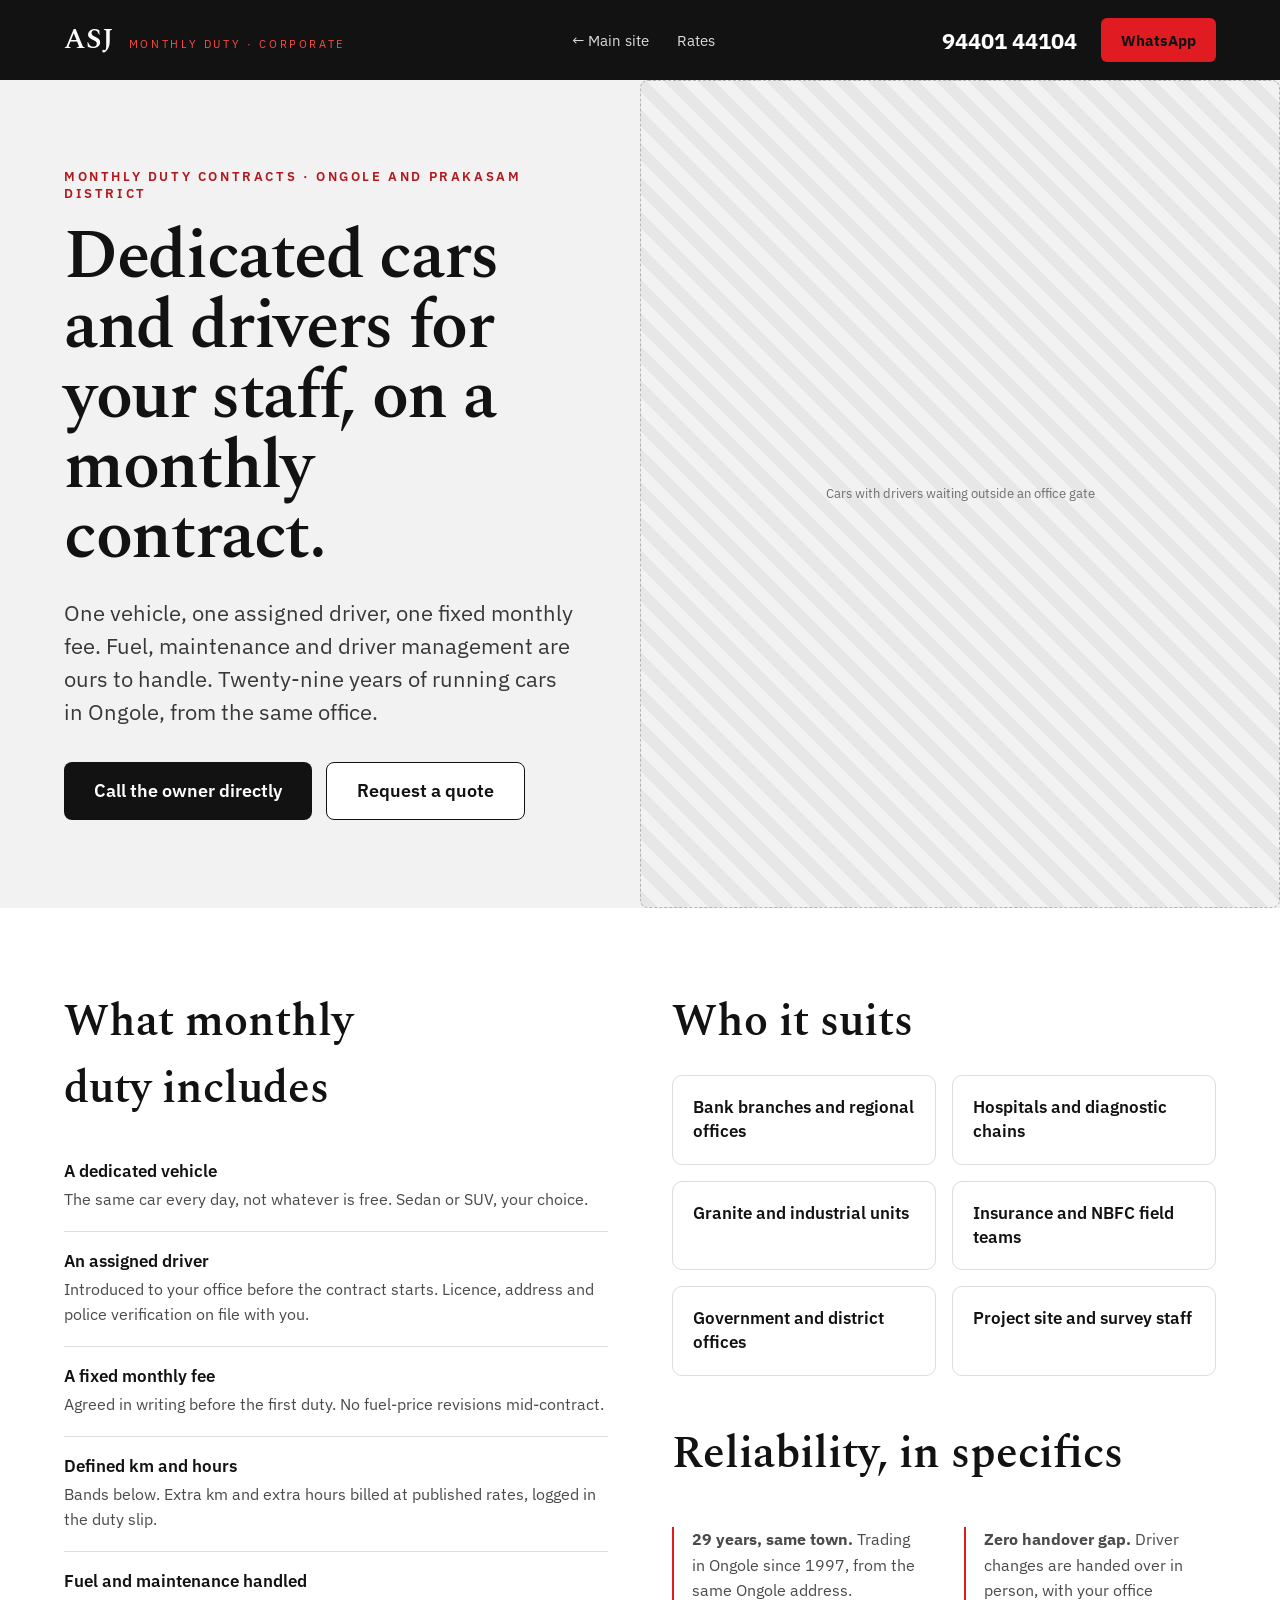
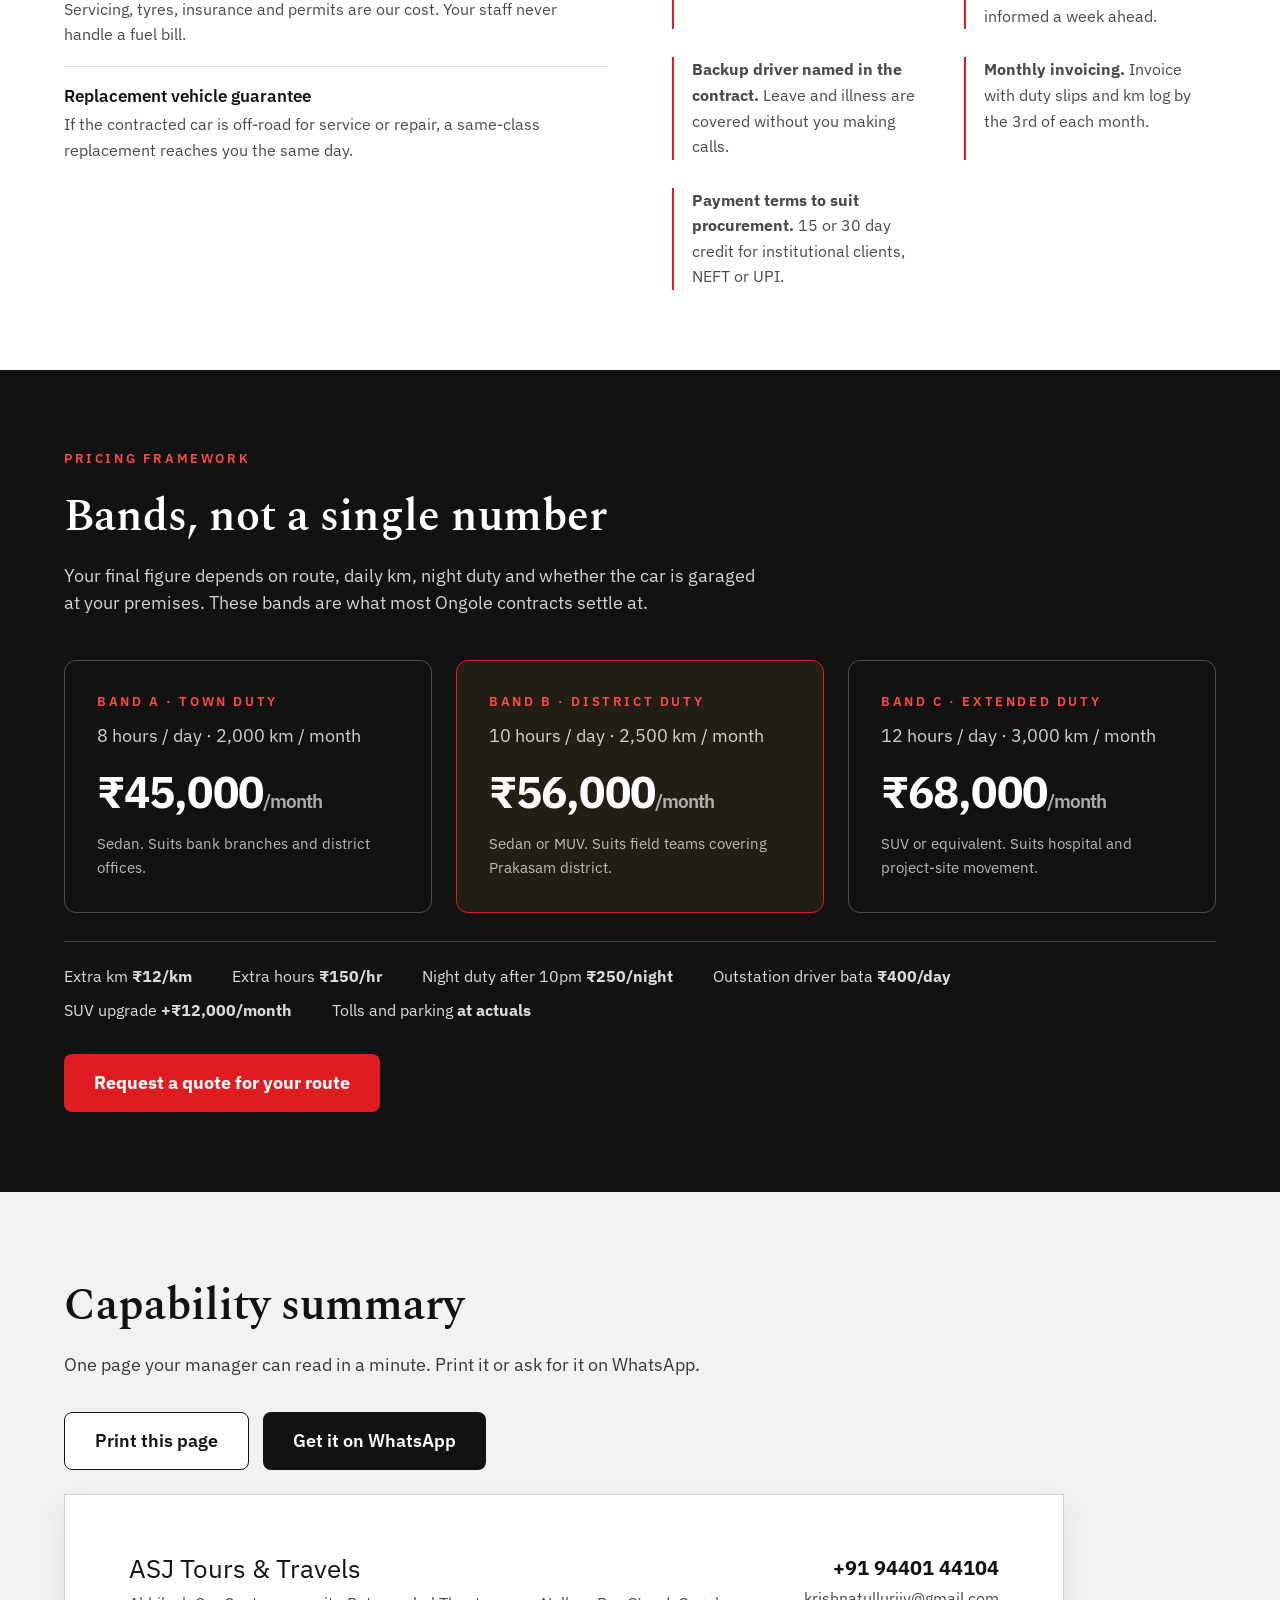
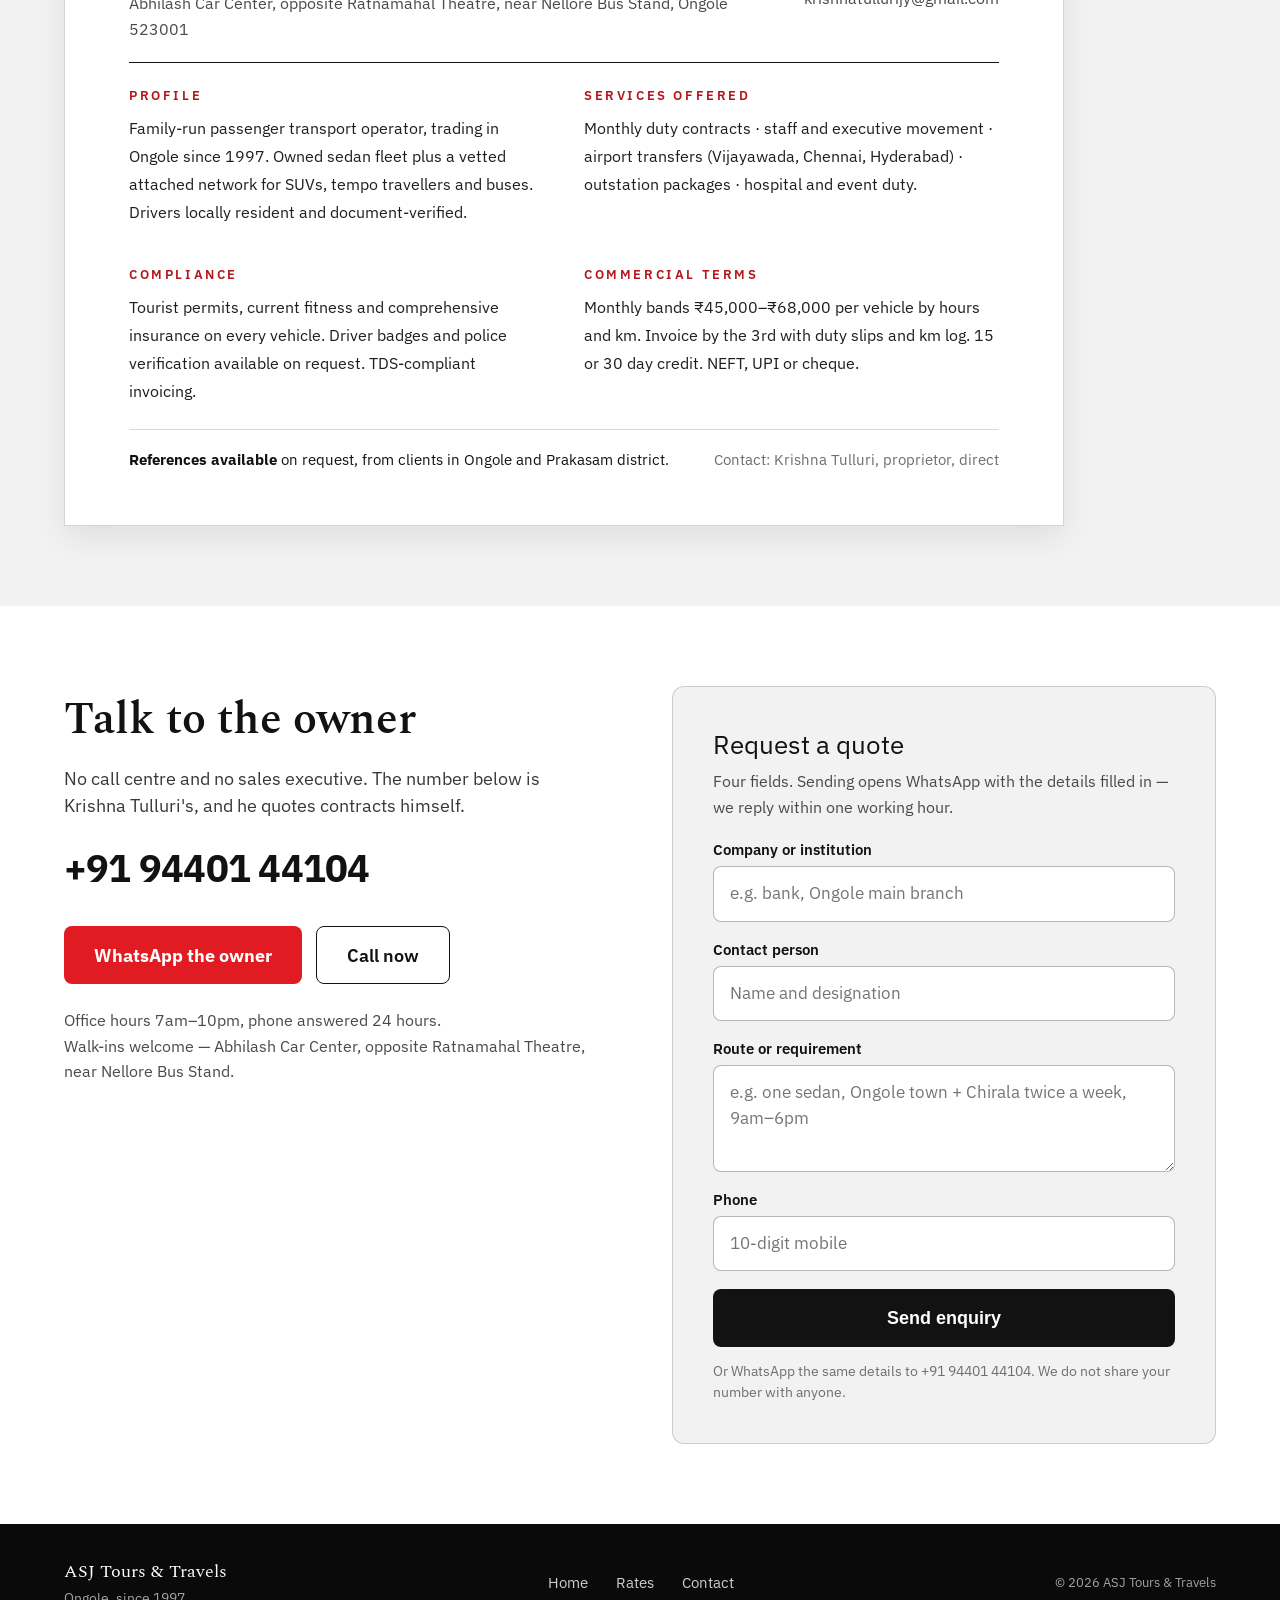
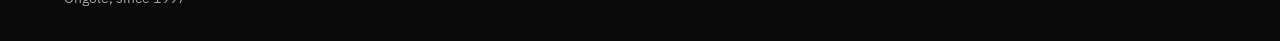
==== commit 6b1ef53b: "feat: real business details + SEO layer Applies the owner's actual contact details from the business" ====
--- a/corporate.html
+++ b/corporate.html
@@ -1,12 +1,19 @@
 <!DOCTYPE html>
-<html lang="en">
+<html lang="en-IN">
 <head>
 <meta charset="utf-8">
 <meta name="viewport" content="width=device-width, initial-scale=1">
-<title>Monthly duty contracts — ASJ Tours &amp; Travels, Ongole</title>
-<meta name="description" content="Dedicated cars and drivers on monthly contract for offices, banks, hospitals and industrial units in Ongole and Prakasam district.">
+<title>Monthly Car Contracts for Offices in Ongole — ASJ Tours &amp; Travels</title>
+<meta name="description" content="Dedicated car and driver on monthly contract for banks, hospitals and industrial units in Ongole and Prakasam district. Fixed monthly fee, fuel and maintenance included.">
 <meta name="color-scheme" content="light">
 <!-- TODO(owner): add og:image once a real photo exists (1200x630, under 300 KB). -->
+<link rel="canonical" href="https://jak2.github.io/asj-travels-09-sept/corporate.html">
+<link rel="icon" href="favicon.svg" type="image/svg+xml">
+<meta name="theme-color" content="#121212">
+<meta property="og:url" content="https://jak2.github.io/asj-travels-09-sept/corporate.html">
+<meta property="og:site_name" content="ASJ Tours &amp; Travels">
+<meta property="og:locale" content="en_IN">
+<meta name="twitter:card" content="summary_large_image">
 <meta property="og:type" content="website">
 <meta property="og:title" content="Monthly duty contracts — ASJ Tours &amp; Travels, Ongole">
 <meta property="og:description" content="Dedicated car, assigned driver, fixed monthly fee. Fuel and maintenance ours. 29 years in Ongole. GST-ready monthly invoicing.">
@@ -16,6 +23,68 @@
 <link href="https://fonts.googleapis.com/css2?family=Spectral:wght@400;600;700&family=IBM+Plex+Sans:wght@400;600;700&display=swap" rel="stylesheet">
 <link rel="stylesheet" href="assets/css/site.css">
 <script src="assets/js/site.js" defer></script>
+<script type="application/ld+json">
+{
+  "@context": "https://schema.org",
+  "@type": "TaxiService",
+  "@id": "https://jak2.github.io/asj-travels-09-sept/#business",
+  "name": "ASJ Tours & Travels",
+  "alternateName": "ASJ Tours and Travels Ongole",
+  "description": "Car travels in Ongole since 1997. Published fixed rates for Tirupati, Vijayawada, Hyderabad and Chennai, local and hospital duty, and monthly duty contracts for offices.",
+  "url": "https://jak2.github.io/asj-travels-09-sept/",
+  "telephone": "+919440144104",
+  "email": "krishnatullurijy@gmail.com",
+  "founder": { "@type": "Person", "name": "Krishna Tulluri" },
+  "foundingDate": "1997",
+  "priceRange": "INR 1300 - INR 68000",
+  "currenciesAccepted": "INR",
+  "paymentAccepted": "Cash, UPI, Bank transfer",
+  "address": {
+    "@type": "PostalAddress",
+    "streetAddress": "Abhilash Car Center, opposite Ratnamahal Theatre, near Nellore Bus Stand",
+    "addressLocality": "Ongole",
+    "addressRegion": "Andhra Pradesh",
+    "postalCode": "523001",
+    "addressCountry": "IN"
+  },
+  "openingHoursSpecification": [{
+    "@type": "OpeningHoursSpecification",
+    "dayOfWeek": ["Monday","Tuesday","Wednesday","Thursday","Friday","Saturday","Sunday"],
+    "opens": "07:00", "closes": "22:00"
+  }],
+  "areaServed": [
+    { "@type": "City", "name": "Ongole" },
+    { "@type": "AdministrativeArea", "name": "Prakasam district" },
+    { "@type": "City", "name": "Tirupati" },
+    { "@type": "City", "name": "Vijayawada" },
+    { "@type": "City", "name": "Hyderabad" },
+    { "@type": "City", "name": "Chennai" },
+    { "@type": "City", "name": "Guntur" },
+    { "@type": "City", "name": "Nellore" }
+  ],
+  "sameAs": ["https://asjtourstravels.business.site"]
+}
+</script>
+<script type="application/ld+json">
+{
+  "@context": "https://schema.org",
+  "@type": "BreadcrumbList",
+  "itemListElement": [
+    {
+      "@type": "ListItem",
+      "position": 1,
+      "name": "Home",
+      "item": "https://jak2.github.io/asj-travels-09-sept/"
+    },
+    {
+      "@type": "ListItem",
+      "position": 2,
+      "name": "Monthly duty contracts",
+      "item": "https://jak2.github.io/asj-travels-09-sept/corporate.html"
+    }
+  ]
+}
+</script>
 </head>
 <body>
 
@@ -29,8 +98,8 @@
     <a href="rates.html">Rates</a>
   </nav>
   <div class="header-right">
-    <a class="header-phone nums" href="tel:+919848045123">98480 45123</a>
-    <a class="header-wa" href="https://wa.me/919848045123?text=Monthly%20duty%20enquiry">WhatsApp</a>
+    <a class="header-phone nums" href="tel:+919440144104">94401 44104</a>
+    <a class="header-wa" href="https://wa.me/919440144104?text=Monthly%20duty%20enquiry">WhatsApp</a>
   </div>
 </header>
 
@@ -42,7 +111,7 @@
       <h1 class="hero-head">Dedicated cars and drivers for your staff, on a monthly contract.</h1>
       <p class="lede">One vehicle, one assigned driver, one fixed monthly fee. Fuel, maintenance and driver management are ours to handle. Twenty-nine years of running cars in Ongole, from the same office.</p>
       <div class="btn-row">
-        <a class="btn btn-ink" href="tel:+919848045123">Call the owner directly</a>
+        <a class="btn btn-ink" href="tel:+919440144104">Call the owner directly</a>
         <a class="btn btn-outline" href="#quote">Request a quote</a>
       </div>
     </div>
@@ -92,10 +161,10 @@
 
       <h2 class="h-section" style="margin-top:44px">Reliability, in specifics</h2>
       <div class="reasons">
-        <div class="reason"><span class="reason-text"><strong>29 years, same town.</strong> Trading in Ongole since 1997, from the same Trunk Road address.</span></div>
+        <div class="reason"><span class="reason-text"><strong>29 years, same town.</strong> Trading in Ongole since 1997, from the same Ongole address.</span></div>
         <div class="reason"><span class="reason-text"><strong>Zero handover gap.</strong> Driver changes are handed over in person, with your office informed a week ahead.</span></div>
         <div class="reason"><span class="reason-text"><strong>Backup driver named in the contract.</strong> Leave and illness are covered without you making calls.</span></div>
-        <div class="reason"><span class="reason-text"><strong>Monthly invoicing, GST-ready.</strong> Invoice with duty slips and km log by the 3rd of each month.</span></div>
+        <div class="reason"><span class="reason-text"><strong>Monthly invoicing.</strong> Invoice with duty slips and km log by the 3rd of each month.</span></div>
         <div class="reason"><span class="reason-text"><strong>Payment terms to suit procurement.</strong> 15 or 30 day credit for institutional clients, NEFT or UPI.</span></div>
       </div>
     </div>
@@ -105,7 +174,7 @@
   <section class="wrap on-ink">
     <div class="kicker">Pricing framework</div>
     <h2 class="h-section" style="margin-top:16px">Bands, not a single number</h2>
-    <p class="lede" style="color:rgba(246,240,228,.8); max-width:64ch">Your final figure depends on route, daily km, night duty and whether the car is garaged at your premises. These bands are what most Ongole contracts settle at.</p>
+    <p class="lede" style="color:rgba(255,255,255,.82); max-width:64ch">Your final figure depends on route, daily km, night duty and whether the car is garaged at your premises. These bands are what most Ongole contracts settle at.</p>
     <div class="card-list band-grid">
       <div class="band">
         <div class="kicker">Band A · town duty</div>
@@ -140,23 +209,23 @@
   <section class="wrap on-cream">
     <h2 class="h-section">Capability summary</h2>
     <p class="lede">One page your manager can read in a minute. Print it or ask for it on WhatsApp.</p>
-    <!-- TODO(owner): re-enable the print button once GSTIN and email are real (C8).
-         Handing a procurement team a sheet that says "[to be confirmed]" is worse than handing nothing. -->
     <div class="btn-row no-print">
-      <a class="btn btn-ink" href="https://wa.me/919848045123?text=Please%20send%20the%20ASJ%20capability%20summary">Get it on WhatsApp</a>
-    </div>
-
-    <!-- TODO(owner): GSTIN, email and vehicle/driver counts must be real before this page goes live. -->
+      <a class="btn btn-outline" href="#" onclick="window.print(); return false;">Print this page</a>
+      <a class="btn btn-ink" href="https://wa.me/919440144104?text=Please%20send%20the%20ASJ%20capability%20summary">Get it on WhatsApp</a>
+    </div>
+
+    <!-- Address, phone and email are the owner's real ones. GSTIN is deliberately absent
+         rather than fake — add the line only when there is a real number to put in it. -->
     <div class="summary-sheet">
       <div class="summary-head">
         <div>
           <div class="h-card" style="font-size:26px">ASJ Tours &amp; Travels</div>
-          <div class="body-text" style="margin-top:6px">Trunk Road, opposite RTC Bus Stand, Ongole 523001, Andhra Pradesh</div>
+          <div class="body-text" style="margin-top:6px">Abhilash Car Center, opposite Ratnamahal Theatre, near Nellore Bus Stand, Ongole 523001</div>
         </div>
         <div class="right body-text" style="line-height:1.7">
-          <div class="nums" style="font-size:20px; font-weight:700; color:var(--ink)">+91 98480 45123</div>
-          <div>[email — to be confirmed]</div>
-          <div>GSTIN [to be confirmed]</div>
+          <div class="nums" style="font-size:20px; font-weight:700; color:var(--ink)">+91 94401 44104</div>
+          <div>krishnatullurijy@gmail.com</div>
+          <!-- TODO(owner): add GSTIN here once confirmed. Never ship a placeholder one. -->
         </div>
       </div>
       <div class="summary-grid">
@@ -170,7 +239,7 @@
         </div>
         <div>
           <div class="kicker">Compliance</div>
-          <p>Tourist permits, current fitness and comprehensive insurance on every vehicle. Driver badges and police verification available on request. GST-registered, TDS-compliant invoicing.</p>
+          <p>Tourist permits, current fitness and comprehensive insurance on every vehicle. Driver badges and police verification available on request. TDS-compliant invoicing.</p>
         </div>
         <div>
           <div class="kicker">Commercial terms</div>
@@ -179,7 +248,7 @@
       </div>
       <div class="summary-foot">
         <div><strong>References available</strong> on request, from clients in Ongole and Prakasam district.</div>
-        <div style="color:var(--faint)">Contact: the proprietor, direct</div>
+        <div style="color:var(--faint)">Contact: Krishna Tulluri, proprietor, direct</div>
       </div>
     </div>
   </section>
@@ -187,13 +256,13 @@
   <section class="wrap two-col" id="quote">
     <div>
       <h2 class="h-section">Talk to the owner</h2>
-      <p class="lede" style="max-width:48ch">No call centre and no sales executive. The number below is the owner's, and he quotes contracts himself.</p>
-      <a class="big-phone" href="tel:+919848045123" style="color:var(--ink); font-size:38px; margin-top:24px">+91 98480 45123</a>
+      <p class="lede" style="max-width:48ch">No call centre and no sales executive. The number below is Krishna Tulluri's, and he quotes contracts himself.</p>
+      <a class="big-phone" href="tel:+919440144104" style="color:var(--ink); font-size:38px; margin-top:24px">+91 94401 44104</a>
       <div class="btn-row">
-        <a class="btn btn-red" href="https://wa.me/919848045123?text=Monthly%20duty%20enquiry%20for%20our%20office">WhatsApp the owner</a>
-        <a class="btn btn-outline" href="tel:+919848045123">Call now</a>
-      </div>
-      <p class="body-text" style="margin-top:24px">Office hours 7am–10pm, phone answered 24 hours.<br>Walk-ins welcome — Trunk Road, opposite RTC Bus Stand.</p>
+        <a class="btn btn-red" href="https://wa.me/919440144104?text=Monthly%20duty%20enquiry%20for%20our%20office">WhatsApp the owner</a>
+        <a class="btn btn-outline" href="tel:+919440144104">Call now</a>
+      </div>
+      <p class="body-text" style="margin-top:24px">Office hours 7am–10pm, phone answered 24 hours.<br>Walk-ins welcome — Abhilash Car Center, opposite Ratnamahal Theatre, near Nellore Bus Stand.</p>
     </div>
 
     <div class="form-box no-print">
@@ -218,7 +287,7 @@
         </label>
         <div class="form-error" id="form-error" role="alert" hidden></div>
         <button class="btn btn-ink" type="submit" style="width:100%">Send enquiry</button>
-        <div class="form-note">Or WhatsApp the same details to +91 98480 45123. We do not share your number with anyone.</div>
+        <div class="form-note">Or WhatsApp the same details to +91 94401 44104. We do not share your number with anyone.</div>
       </form>
     </div>
   </section>
@@ -239,8 +308,8 @@
 </footer>
 
 <div class="sticky-bar">
-  <a class="sticky-call" href="tel:+919848045123">Call</a>
-  <a class="sticky-wa" href="https://wa.me/919848045123?text=Monthly%20duty%20enquiry">WhatsApp</a>
+  <a class="sticky-call" href="tel:+919440144104">Call</a>
+  <a class="sticky-wa" href="https://wa.me/919440144104?text=Monthly%20duty%20enquiry">WhatsApp</a>
 </div>
 
 </body>
